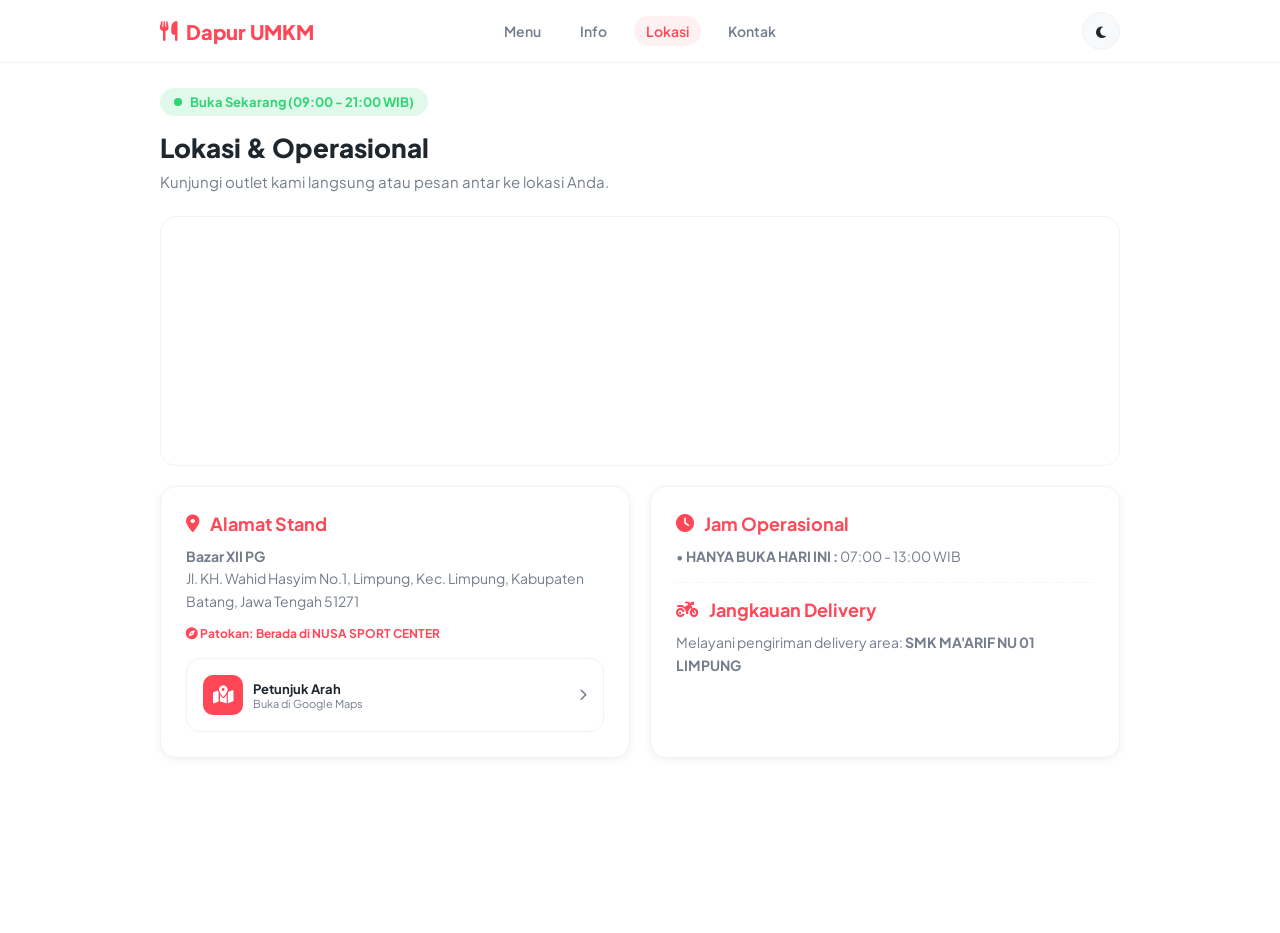
==== alamat.html @ f42d6413 "Add files via upload" ====
<!DOCTYPE html>
<html lang="id">
<head>
    <meta charset="UTF-8">
    <meta name="viewport" content="width=device-width, initial-scale=1.0">
    <title>Lokasi - Dapur UMKM</title>
    <script>
        if (localStorage.getItem('umkm_theme') === 'dark') {
            document.documentElement.dataset.theme = 'dark';
        }
    </script>
    <link href="https://fonts.googleapis.com/css2?family=Plus+Jakarta+Sans:wght@400;600;700;800&display=swap" rel="stylesheet">
    <link rel="stylesheet" href="https://cdnjs.cloudflare.com/ajax/libs/font-awesome/6.4.0/css/all.min.css">
    <link rel="stylesheet" href="style.css">
</head>
<body>

    <header>
        <div class="nav-container">
            <a href="index.html" class="logo"><i class="fa-solid fa-utensils"></i> Dapur UMKM</a>
            <nav class="nav-menu">
                <a href="index.html" class="nav-link">Menu</a>
                <a href="info.html" class="nav-link">Info</a>
                <a href="alamat.html" class="nav-link active">Lokasi</a>
                <a href="kontak.html" class="nav-link">Kontak</a>
            </nav>
            <button class="theme-toggle" onclick="toggleTheme()" aria-label="Aktifkan mode gelap" title="Ganti tema">
                <i class="fa-solid fa-moon"></i>
            </button>
        </div>
    </header>

    <div class="page-container">
        <div class="status-badge">
            <span class="status-dot"></span> Buka Sekarang (09:00 - 21:00 WIB)
        </div>

        <h1 class="page-title">Lokasi & Operasional</h1>
        <p class="page-subtitle">Kunjungi outlet kami langsung atau pesan antar ke lokasi Anda.</p>

        <!-- Peta Google Embed -->
        <div class="map-container">
            <iframe src="https://www.google.com/maps/embed?pb=!1m18!1m12!1m3!1d1177.3063954657696!2d109.91997477796625!3d-7.012704030981963!2m3!1f0!2f0!3f0!3m2!1i1024!2i768!4f13.1!3m3!1m2!1s0x2e70153aaf18df7f%3A0xa5a47313ff22cdb7!2sSMK%20Ma'arif%20NU%2001%20Limpung!5e0!3m2!1sid!2sid!4v1788932211669!5m2!1sid!2sid" width="600" height="450" style="border:0;" allowfullscreen="" loading="lazy" referrerpolicy="strict-origin-when-cross-origin"></iframe>
        </div>

        <div class="grid-2">
            <!-- Detail Alamat -->
            <div class="info-card">
                <h3><i class="fa-solid fa-location-dot"></i> Alamat Stand</h3>
                <p><b>Bazar XII PG</b></p>
                <p>Jl. KH. Wahid Hasyim No.1, Limpung, Kec. Limpung, Kabupaten Batang, Jawa Tengah 51271</p>
                <p style="margin-top:12px; font-size:12px; color:var(--primary); font-weight:700;"><i class="fa-solid fa-compass"></i> Patokan: Berada di NUSA SPORT CENTER</p>
                
                <a href="https://maps.app.goo.gl/zvHuta6wiYSS6ce6A" target="_blank" class="contact-card-btn" style="margin-top:15px; margin-bottom:0;">
                    <div style="display:flex; align-items:center; gap:10px;">
                        <div class="contact-icon" style="background:#ff4757;"><i class="fa-solid fa-map-location-dot"></i></div>
                        <div>
                            <div style="font-weight:700; font-size:13px;">Petunjuk Arah</div>
                            <div style="font-size:11px; color:var(--text-muted);">Buka di Google Maps</div>
                        </div>
                    </div>
                    <i class="fa-solid fa-chevron-right" style="color:var(--text-muted); font-size:12px;"></i>
                </a>
            </div>

            <!-- Jam Buka & Jangkauan -->
            <div class="info-card">
                <h3><i class="fa-solid fa-clock"></i> Jam Operasional</h3>
                <p>• <b>HANYA BUKA HARI INI :</b> 07:00 - 13:00 WIB</p>

                <hr style="border:none; border-top:1px dashed var(--border); margin:15px 0;">

                <h3><i class="fa-solid fa-motorcycle"></i> Jangkauan Delivery</h3>
                <p>Melayani pengiriman delivery area: <b>SMK MA'ARIF NU 01 LIMPUNG</b></p>
            </div>
        </div>
    </div>

    <!-- MODAL POPUP KERANJANG -->
    <div class="modal-overlay" id="cartModal">
        <div class="modal-content">
            <div class="modal-header">
                <h3>Rincian Pesanan</h3>
                <button onclick="closeCartModal()" style="border:none; background:none; cursor:pointer; font-size:18px;"><i class="fa-solid fa-xmark"></i></button>
            </div>
            <div id="cartItemsList">
            <div style="background:var(--bg-light); padding:15px; border-radius:12px; margin:15px 0;">
                <div id="cartFormContainer">
                <div class="form-group">
                    <label>NAMA PEMESAN</label>
                    <input type="text" id="custName" placeholder="Contoh: Budi">
                </div>
                <div class="form-group">
                    <label>OPSI PESANAN</label>
                    <select id="orderType">
                        <option value="Delivery / Antar ke Rumah">Delivery / Antar ke Rumah</option>
                        <option value="Takeaway / Ambil Sendiri">Takeaway / Ambil Sendiri</option>
                    </select>
                </div>
                <div class="form-group">
                    <label>ALAMAT LENGKAP / NOMOR MEJA</label>
                    <textarea id="custAddress" rows="2" placeholder="Isi alamat kelas/gedung Anda"></textarea>
                </div>
            <button class="wa-submit-btn" onclick="sendOrderToWhatsApp()"><i class="fa-brands fa-whatsapp"></i> Pesan via WhatsApp</button>
            </div>
        </div>
    </div>
    </div>

    <footer class="site-footer">
        <div class="footer-inner">
            <div class="footer-brand">
                <div class="footer-logo"><i class="fa-solid fa-utensils"></i></div>
                <div>
                    <h3>Dapur UMKM</h3>
                    <p>Menu sehat, nikmat, dan siap dipesan.</p>
                </div>
            </div>

            <div class="footer-contact">
                <a href="https://wa.me/6281234567890" target="_blank"><i class="fa-brands fa-whatsapp"></i> WhatsApp</a>
                <a href="kontak.html"><i class="fa-solid fa-location-dot"></i> Alamat</a>
            </div>
        </div>

        <div class="footer-bottom">
            <p>© 2026 Dapur UMKM • Copyright by "XII PG 1"</p>
        </div>
    </footer>

    <script src="script.js"></script>
</body>
</html>
---- style.css ----
:root {
    --bg-white: #ffffff;
    --bg-light: #f8f9fa;
    --primary: #ff4757;
    --primary-hover: #e83444;
    --accent: #2ed573;
    --text-dark: #1e272e;
    --text-muted: #747d8c;
    --border: #f1f2f6;
    --shadow-sm: 0 2px 8px rgba(0,0,0,0.06);
    --shadow-md: 0 8px 24px rgba(0,0,0,0.08);
}

:root[data-theme="dark"] {
    --bg-white: #121212;
    --bg-light: #1d1d1d;
    --text-dark: #f5f5f5;
    --text-muted: #a9adb5;
    --border: #33363b;
    --shadow-sm: 0 2px 8px rgba(0,0,0,0.24);
    --shadow-md: 0 8px 24px rgba(0,0,0,0.38);
}

html {
    background-color: var(--bg-white);
}

@keyframes fadeInUp {
    from {
        opacity: 0;
        transform: translateY(18px);
    }
    to {
        opacity: 1;
        transform: translateY(0);
    }
}

@keyframes imageSwipe {
        filter: blur(2px);
    }
    100% {
        opacity: 1;
        transform: translateX(0) scale(1);
        filter: blur(0);
    }
}

@keyframes pageFadeIn {
    from { opacity: 0; }
    to { opacity: 1; }
}

* {
    box-sizing: border-box;
    margin: 0;
    padding: 0;
    font-family: 'Plus Jakarta Sans', sans-serif;
}

body {
    background-color: var(--bg-white);
    color: var(--text-dark);
    padding-bottom: 130px;
    transition: background-color 0.25s ease, color 0.25s ease;
    animation: pageFadeIn 0.35s ease both;
}

body.gate-open {
    overflow: hidden;
}

.gate-screen {
    position: fixed;
    inset: 0;
    background: linear-gradient(135deg, rgba(255, 71, 87, 0.98), rgba(255, 154, 90, 0.92));
    display: flex;
    align-items: center;
    justify-content: center;
    padding: 20px;
    z-index: 999;
    transition: opacity 0.35s ease, visibility 0.35s ease;
}

.gate-screen.is-hidden {
    opacity: 0;
    visibility: hidden;
    pointer-events: none;
}

html.gate-seen .gate-screen {
    opacity: 0;
    visibility: hidden;
    pointer-events: none;
}

.gate-card {
    max-width: 520px;
    width: 100%;
    background: rgba(255, 255, 255, 0.96);
    border-radius: 28px;
    padding: 30px 24px;
    box-shadow: 0 20px 50px rgba(60, 18, 20, 0.18);
    text-align: center;
}

:root[data-theme="dark"] .gate-card,
:root[data-theme="dark"] .product-modal-content,
:root[data-theme="dark"] .modal-content {
    background: #1d1d1d;
}

.gate-badge {
    display: inline-block;
    background: #fff1f2;
    color: var(--primary);
    border-radius: 999px;
    padding: 8px 14px;
    font-size: 12px;
    font-weight: 800;
    letter-spacing: 0.08em;
    text-transform: uppercase;
    margin-bottom: 18px;
}

.gate-card h1 {
    font-size: clamp(28px, 4vw, 42px);
    font-weight: 800;
    color: var(--text-dark);
    margin-bottom: 14px;
}

.gate-text {
    color: var(--text-muted);
    font-size: 15px;
    line-height: 1.7;
    margin-bottom: 22px;
}

.gate-points {
    list-style: none;
    display: grid;
    gap: 12px;
    margin: 0 0 24px;
    text-align: left;
}

.gate-points li {
    display: flex;
    align-items: center;
    gap: 10px;
    color: var(--text-dark);
    font-weight: 600;
    font-size: 14px;
}

.gate-points i {
    color: var(--accent);
    font-size: 16px;
}

.gate-btn {
    border: none;
    background: var(--primary);
    color: white;
    border-radius: 999px;
    padding: 14px 26px;
    font-size: 15px;
    font-weight: 800;
    cursor: pointer;
    width: 100%;
    transition: transform 0.2s ease, background 0.2s ease;
}

.gate-btn:hover {
    background: var(--primary-hover);
    transform: translateY(-1px);
}

/* NAVBAR */
header {
    position: sticky;
    top: 0;
    background: rgba(255, 255, 255, 0.95);
    backdrop-filter: blur(10px);
    border-bottom: 1px solid var(--border);
    z-index: 100;
    animation: fadeInUp 0.45s ease both;
}

:root[data-theme="dark"] header {
    background: rgba(18, 18, 18, 0.95);
}

.nav-container {
    position: relative;
    max-width: 1000px;
    margin: 0 auto;
    padding: 12px 20px;
    display: flex;
    justify-content: space-between;
    align-items: center;
}

.logo {
    display: flex;
    align-items: center;
    gap: 8px;
    font-size: 20px;
    font-weight: 800;
    color: var(--primary);
    text-decoration: none;
}

.nav-menu {
    display: flex;
    gap: 15px;
    position: absolute;
    left: 50%;
    transform: translateX(-50%);
}

.nav-link {
    text-decoration: none;
    color: var(--text-muted);
    font-weight: 600;
    font-size: 14px;
    padding: 6px 12px;
    border-radius: 20px;
    transition: transform 0.25s ease, background 0.25s ease, color 0.25s ease, opacity 0.25s ease;
    animation: fadeInUp 0.5s ease both;
}

.nav-link:hover, .nav-link.active {
    color: var(--primary);
    background: #fff0f1;
    transform: translateY(-1px);
}

:root[data-theme="dark"] .nav-link:hover,
:root[data-theme="dark"] .nav-link.active {
    background: #352126;
}

.theme-toggle {
    margin-left: auto;
    width: 38px;
    height: 38px;
    border: 1px solid var(--border);
    border-radius: 50%;
    background: var(--bg-light);
    color: var(--text-dark);
    cursor: pointer;
    flex-shrink: 0;
    transition: transform 0.2s ease, background-color 0.25s ease, color 0.25s ease;
}

.theme-toggle:hover {
    color: var(--primary);
    transform: rotate(12deg) scale(1.05);
}

.cart-icon-btn {
    position: relative;
    background: var(--bg-light);
    border: none;
    width: 44px;
    height: 44px;
    border-radius: 50%;
    cursor: pointer;
    font-size: 16px;
    color: var(--text-dark);
}

.cart-badge {
    position: absolute;
    top: -2px;
    right: -2px;
    background: var(--accent);
    color: white;
    font-size: 11px;
    font-weight: 800;
    width: 20px;
    height: 20px;
    border-radius: 50%;
    display: flex;
    align-items: center;
    justify-content: center;
    border: 2px solid white;
}

/* CONTAINER HALAMAN */
.page-container {
    max-width: 1000px;
    margin: 25px auto;
    padding: 0 20px;
    animation: fadeInUp 0.6s ease 0.08s both;
}

.page-title {
    font-size: 26px;
    font-weight: 800;
    margin-bottom: 8px;
}

.page-subtitle {
    color: var(--text-muted);
    font-size: 15px;
    margin-bottom: 25px;
}

/* SEARCH & KATEGORI */
.search-box {
    position: relative;
    margin-bottom: 15px;
}

.search-box i {
    position: absolute;
    left: 18px;
    top: 50%;
    transform: translateY(-50%);
    color: var(--text-muted);
}

.search-box input {
    width: 100%;
    padding: 12px 20px 12px 48px;
    border: 1px solid var(--border);
    border-radius: 30px;
    background: var(--bg-light);
    font-size: 14px;
    outline: none;
}

.categories {
    display: flex;
    gap: 8px;
    overflow-x: auto;
    padding-bottom: 10px;
}

.cat-btn {
    background: var(--bg-light);
    border: 1px solid var(--border);
    padding: 8px 18px;
    border-radius: 20px;
    font-weight: 600;
    font-size: 13px;
    color: var(--text-muted);
    cursor: pointer;
    white-space: nowrap;
}

.cat-btn.active {
    background: var(--primary);
    color: white;
    border-color: var(--primary);
}

/* MENU GRID */
.menu-grid {
    display: grid;
    grid-template-columns: repeat(auto-fill, minmax(260px, 1fr));
    gap: 20px;
    margin-top: 20px;
}

.menu-card {
    background: white;
    border: 1px solid var(--border);
    border-radius: 16px;
    overflow: hidden;
    display: flex;
    flex-direction: column;
    transition: transform 0.25s ease, box-shadow 0.25s ease;
    cursor: pointer;
    opacity: 0;
    animation: fadeInUp 0.6s ease forwards;
    animation-delay: var(--delay, 0ms);
}

:root[data-theme="dark"] .menu-card,
:root[data-theme="dark"] .info-card,
:root[data-theme="dark"] .stat-box,
:root[data-theme="dark"] .contact-card-btn,
:root[data-theme="dark"] .faq-item {
    background: #1d1d1d;
}

.menu-card:hover {
    transform: translateY(-6px) scale(1.01);
    box-shadow: var(--shadow-md);
}

.card-img-wrapper {
    width: 100%;
    height: 160px;
    background: var(--bg-light);
    overflow: hidden;
}

.card-img-wrapper img {
    width: 100%;
    height: 100%;
    object-fit: cover;
    transition: transform 0.5s ease;
}

.menu-card:hover .card-img-wrapper img {
    transform: scale(1.08);
}

.card-body {
    padding: 15px;
    display: flex;
    flex-direction: column;
    flex-grow: 1;
}

.card-title {
    font-size: 16px;
    font-weight: 700;
    margin-bottom: 4px;
}

.card-desc {
    font-size: 12px;
    color: var(--text-muted);
    margin-bottom: 12px;
    flex-grow: 1;
}

.card-footer {
    display: flex;
    justify-content: space-between;
    align-items: center;
}

.card-price {
    font-size: 16px;
    font-weight: 800;
    color: var(--primary);
}

.add-btn {
    background: var(--primary);
    color: white;
    border: none;
    font-weight: 700;
    padding: 8px 14px;
    border-radius: 18px;
    cursor: pointer;
    font-size: 13px;
    z-index: 2;
    transition: transform 0.2s ease, box-shadow 0.2s ease;
}

.add-btn:hover,
.product-add-btn:hover,
.primary-btn:hover,
.secondary-btn:hover,
.wa-submit-btn:hover,
.view-cart-btn:hover {
    transform: translateY(-2px) scale(1.01);
    animation: pulseGlow 0.6s ease;
}

.product-modal {
    position: fixed;
    inset: 0;
    z-index: 2000;
    display: none;
    align-items: center;
    justify-content: center;
    padding: 24px;
}

.product-modal.active {
    display: flex;
}

.product-modal-backdrop {
    position: absolute;
    inset: 0;
    background: rgba(15, 23, 42, 0.7);
    backdrop-filter: blur(6px);
}

.product-modal-content {
    position: relative;
    width: min(960px, 100%);
    background: white;
    border-radius: 24px;
    overflow: hidden;
    display: grid;
    grid-template-columns: 1.05fr 0.95fr;
    z-index: 1;
    box-shadow: 0 28px 70px rgba(15, 23, 42, 0.35);
    animation: modalIn 0.25s ease both;
}

.product-close {
    position: absolute;
    top: 16px;
    right: 16px;
    width: 38px;
    height: 38px;
    border: none;
    border-radius: 50%;
    background: rgba(255,255,255,0.9);
    color: var(--text-dark);
    cursor: pointer;
    z-index: 2;
    transition: transform 0.2s ease, background 0.2s ease;
}

.product-close:hover,
.gallery-nav:hover {
    transform: scale(1.08);
}

:root[data-theme="dark"] .product-close,
:root[data-theme="dark"] .gallery-nav {
    background: #292929;
    color: #f5f5f5;
}

.product-gallery {
    position: relative;
    height: 480px;
    background: #f3f4f6;
}

.product-main-image {
    width: 100%;
    height: 100%;
    object-fit: cover;
    display: block;
}

.product-main-image.swipe-anim {
    animation: imageSwipe 0.35s ease;
}

.gallery-nav {
    position: absolute;
    top: 50%;
    transform: translateY(-50%);
    width: 42px;
    height: 42px;
    border-radius: 50%;
    border: none;
    background: rgba(255,255,255,0.8);
    color: var(--text-dark);
    cursor: pointer;
    z-index: 2;
    transition: transform 0.2s ease, background 0.2s ease;
}

.gallery-prev { left: 14px; }
.gallery-next { right: 14px; }

.gallery-dots {
    position: absolute;
    left: 50%;
    bottom: 18px;
    transform: translateX(-50%);
    display: flex;
    gap: 8px;
    z-index: 2;
}

.dot {
    width: 10px;
    height: 10px;
    border: none;
    border-radius: 50%;
    background: rgba(255,255,255,0.7);
    cursor: pointer;
}

.dot.active {
    background: white;
    box-shadow: 0 0 0 3px rgba(255,255,255,0.28);
}

.product-details {
    padding: 26px 24px 22px;
    display: flex;
    flex-direction: column;
    justify-content: center;
}

.product-name {
    font-size: clamp(24px, 2vw, 30px);
    font-weight: 800;
    line-height: 1.2;
    margin: 0;
}

.product-price {
    font-size: 18px;
    font-weight: 800;
    color: var(--primary);
    white-space: nowrap;
}

.product-desc {
    color: var(--text-muted);
    line-height: 1.7;
    margin: 12px 0 18px;
    font-size: 14px;
}

.product-highlight-box {
    background: #fff3f4;
    border: 1px solid #ffdfe2;
    border-radius: 16px;
    padding: 14px 15px;
    margin-bottom: 18px;
}

:root[data-theme="dark"] .product-highlight-box {
    background: #302024;
    border-color: #5a3038;
}

.product-highlight-box strong {
    display: block;
    font-size: 13px;
    color: var(--text-dark);
    margin-bottom: 6px;
}

.product-highlight {
    font-size: 13px;
    color: var(--text-dark);
    line-height: 1.6;
}

.ingredient-box {
    margin-bottom: 18px;
}

.ingredient-box h4 {
    font-size: 14px;
    margin-bottom: 10px;
}

.ingredient-list {
    list-style: none;
    display: flex;
    flex-wrap: wrap;
    gap: 8px;
    padding: 0;
}

.ingredient-list li {
    background: var(--bg-light);
    border: 1px solid var(--border);
    border-radius: 999px;
    padding: 7px 10px;
    font-size: 12px;
    color: var(--text-dark);
}

.product-add-btn {
    border: none;
    border-radius: 16px;
    background: var(--primary);
    color: white;
    font-weight: 800;
    padding: 14px 18px;
    cursor: pointer;
    margin-top: auto;
    font-size: 15px;
}

@media (max-width: 768px) {
    .product-modal-content {
        grid-template-columns: 1fr;
    }

    .product-gallery {
        height: 300px;
    }
}

/* CARDS HALAMAN INFO, LOKASI, KONTAK */
.info-card {
    background: white;
    border: 1px solid var(--border);
    border-radius: 16px;
    padding: 25px;
    margin-bottom: 20px;
    box-shadow: var(--shadow-sm);
}

.info-card h3 {
    font-size: 18px;
    margin-bottom: 10px;
    color: var(--primary);
    display: flex;
    align-items: center;
    gap: 10px;
}

.info-card p, .info-card li {
    font-size: 14px;
    color: var(--text-muted);
    line-height: 1.6;
}

.info-card ul {
    padding-left: 20px;
}

/* FLOATING CART SUMMARY */
.floating-cart {
    position: fixed;
    left: 50%;
    right: auto;
    bottom: max(20px, env(safe-area-inset-bottom));
    width: min(430px, calc(100% - 40px));
    background: #1e272e;
    color: white;
    padding: 12px;
    border-radius: 18px;
    display: flex;
    justify-content: space-between;
    align-items: center;
    gap: 12px;
    box-shadow: 0 10px 25px rgba(0,0,0,0.2);
    backdrop-filter: blur(10px);
    z-index: 90;
    will-change: transform, opacity;
    transition: transform 0.3s ease, opacity 0.3s ease;
    transform: translateX(-50%);
}

.floating-cart > div {
    flex: 1;
    white-space: nowrap;
}

.floating-cart.hidden {
    transform: translate(-50%, 80px);
    opacity: 0;
    pointer-events: none;
}

.view-cart-btn {
    background: var(--accent);
    color: white;
    border: none;
    padding: 10px 14px;
    border-radius: 12px;
    font-weight: 700;
    cursor: pointer;
    white-space: nowrap;
}

@media (max-width: 480px) {
    .nav-container {
        padding-left: 12px;
        padding-right: 12px;
        gap: 6px;
    }

    .logo {
        font-size: 17px;
        gap: 5px;
    }

    .nav-menu {
        gap: 0;
    }

    .nav-link {
        padding-left: 5px;
        padding-right: 5px;
        font-size: 12px;
    }

    .theme-toggle,
    .cart-icon-btn {
        width: 36px;
        height: 36px;
        flex-shrink: 0;
    }

    .floating-cart {
        left: 50%;
        right: auto;
        bottom: max(12px, env(safe-area-inset-bottom));
        width: calc(100% - 24px);
    }
}

/* MODAL KERANJANG */
.modal-overlay {
    position: fixed;
    top: 0; left: 0; width: 100%; height: 100%;
    background: rgba(0,0,0,0.4);
    backdrop-filter: blur(3px);
    z-index: 200;
    display: flex;
    justify-content: center;
    align-items: flex-end;
    opacity: 0;
    pointer-events: none;
    transition: opacity 0.3s;
}

.modal-overlay.active {
    opacity: 1;
    pointer-events: all;
}

.modal-content {
    background: white;
    width: 100%;
    max-width: 480px;
    border-radius: 20px 20px 0 0;
    padding: 20px;
    max-height: 85vh;
    overflow-y: auto;
}

.modal-header {
    display: flex;
    justify-content: space-between;
    align-items: center;
    padding-bottom: 12px;
    border-bottom: 1px solid var(--border);
    margin-bottom: 15px;
}

.cart-item {
    display: flex;
    justify-content: space-between;
    align-items: center;
    margin-bottom: 12px;
    padding-bottom: 12px;
    border-bottom: 1px dashed var(--border);
}

.qty-btn {
    background: var(--bg-light);
    border: 1px solid var(--border);
    width: 28px;
    height: 28px;
    border-radius: 50%;
    font-weight: 700;
    cursor: pointer;
}

.form-group {
    margin-bottom: 12px;
}

.form-group label {
    display: block;
    font-size: 12px;
    font-weight: 700;
    margin-bottom: 4px;
}

.form-group input, .form-group select, .form-group textarea {
    width: 100%;
    padding: 10px;
    border: 1px solid var(--border);
    border-radius: 8px;
    font-size: 13px;
    background: var(--bg-light);
    color: var(--text-dark);
}

.wa-submit-btn {
    width: 100%;
    background: #25D366;
    color: white;
    border: none;
    padding: 14px;
    border-radius: 25px;
    font-weight: 800;
    font-size: 15px;
    cursor: pointer;
    display: flex;
    justify-content: center;
    align-items: center;
    gap: 8px;
    transition: transform 0.2s ease, box-shadow 0.2s ease;
}

@media (min-width: 600px) {
    .modal-overlay { align-items: center; }
    .modal-content { border-radius: 20px; }


@media (max-width: 599px) {
    .nav-container {
        flex-wrap: wrap;
        padding: 10px 12px;
        gap: 8px;
    }

    .logo {
        order: 1;
        font-size: 17px;
    }

    .theme-toggle {
        order: 2;
        margin-left: auto;
        width: 36px;
        height: 36px;
    }

    .nav-menu {
        order: 3;
        position: static;
        left: auto;
        transform: none;
        width: 100%;
        justify-content: center;
        gap: 2px;
        padding-top: 8px;
        border-top: 1px solid var(--border);
    }

    .nav-link {
        padding: 6px 8px;
        font-size: 12px;
    }

    .page-container {
        margin-top: 20px;
        padding-left: 14px;
        padding-right: 14px;
    }

    .page-title {
        font-size: 23px;
    }

    .page-subtitle {
        font-size: 14px;
        line-height: 1.6;
    }

    .menu-grid {
        grid-template-columns: 1fr;
        gap: 14px;
    }

    .card-img-wrapper {
        height: 190px;
    }

    .product-modal {
        padding: 12px;
    }

    .product-modal-content {
        max-height: calc(100vh - 24px);
        overflow-y: auto;
        border-radius: 18px;
    }

    .product-gallery {
        height: 230px;
    }

    .product-details {
        padding: 20px 16px 18px;
    }

    .product-name {
        font-size: 22px;
    }

    .product-desc {
        line-height: 1.6;
    }

    .product-details > div:first-child {
        align-items: flex-start !important;
    }

    .modal-content {
        padding: 16px;
        max-height: 90vh;
    }

    .floating-cart {
        width: calc(100% - 24px);
        padding: 10px;
        gap: 8px;
    }

    .floating-cart > div {
        min-width: 0;
        font-size: 13px;
    }

    .view-cart-btn {
        padding: 9px 11px;
        font-size: 12px;
    }

    .site-footer {
        background: linear-gradient(180deg, #ffe5e8 0%, #fff1f2 100%);
        margin-top: 36px;
        padding: 24px 12px 14px;
    }

    :root[data-theme="dark"] .site-footer {
        background: linear-gradient(180deg, #1b1718 0%, #121212 100%);
    }

    .footer-inner {
        padding: 16px;
        flex-direction: column;
        align-items: stretch;
        gap: 16px;
    }

    :root[data-theme="dark"] .footer-inner {
        background: rgba(255, 71, 87, 0.12);
    }

    .footer-brand {
        min-width: 0;
    }

    .footer-contact {
        justify-content: center;
        gap: 8px;
    }

    .footer-contact a {
        font-size: 12px;
        padding: 7px 10px;
    }

    .footer-bottom {
        margin-top: 12px;
        padding: 12px 10px;
        font-size: 11px;
    }

    :root[data-theme="dark"] .footer-bottom {
        background: rgba(0, 0, 0, 0.24);
    }
}
    /* TAMBAHAN KODE DESAIN HALAMAN INFO, LOKASI, KONTAK */

/* Hero Banner */
.hero-banner {
    background: linear-gradient(135deg, #ff4757, #ff6b81);
    color: white;
    padding: 30px 20px;
    border-radius: 20px;
    margin-bottom: 25px;
    text-align: center;
}

.hero-banner h2 {
    font-size: 24px;
    margin-bottom: 8px;
}

.hero-banner p {
    font-size: 14px;
    opacity: 0.9;
}

/* Status Badge */
.status-badge {
    display: inline-flex;
    align-items: center;
    gap: 8px;
    background: #e1f9eb;
    color: #2ed573;
    padding: 6px 14px;
    border-radius: 20px;
    font-size: 13px;
    font-weight: 700;
    margin-bottom: 15px;
}

.status-dot {
    width: 8px;
    height: 8px;
    background: #2ed573;
    border-radius: 50%;
}

/* Layout Grid Layouts */
.grid-2 {
    display: grid;
    grid-template-columns: repeat(auto-fit, minmax(280px, 1fr));
    gap: 20px;
}

.grid-3 {
    display: grid;
    grid-template-columns: repeat(auto-fit, minmax(200px, 1fr));
    gap: 15px;
    margin-bottom: 25px;
}

/* Stat Box */
.stat-box {
    background: white;
    border: 1px solid var(--border);
    padding: 20px;
    border-radius: 16px;
    text-align: center;
    box-shadow: var(--shadow-sm);
}

.stat-box i {
    font-size: 24px;
    color: var(--primary);
    margin-bottom: 8px;
}

.stat-number {
    font-size: 22px;
    font-weight: 800;
    color: var(--text-dark);
}

.stat-label {
    font-size: 12px;
    color: var(--text-muted);
}

/* Map Wrapper */
.map-container {
    width: 100%;
    height: 250px;
    border-radius: 16px;
    overflow: hidden;
    border: 1px solid var(--border);
    margin-bottom: 20px;
}

.map-container iframe {
    width: 100%;
    height: 100%;
    border: 0;
}

/* Social & Contact Card Buttons */
.contact-card-btn {
    display: flex;
    align-items: center;
    justify-content: space-between;
    background: white;
    border: 1px solid var(--border);
    padding: 16px;
    border-radius: 14px;
    text-decoration: none;
    color: var(--text-dark);
    margin-bottom: 12px;
    transition: all 0.2s;
}

.contact-card-btn:hover {
    border-color: var(--primary);
    transform: translateY(-2px);
    box-shadow: var(--shadow-sm);
}

.contact-icon {
    width: 40px;
    height: 40px;
    border-radius: 10px;
    display: flex;
    align-items: center;
    justify-content: center;
    font-size: 18px;
    color: white;
}

/* FAQ Box */
.faq-item {
    background: white;
    border: 1px solid var(--border);
    border-radius: 12px;
    padding: 15px;
    margin-bottom: 12px;
}

.faq-title {
    font-weight: 700;
    font-size: 14px;
    margin-bottom: 6px;
    color: var(--text-dark);
}

.faq-desc {
    font-size: 13px;
    color: var(--text-muted);
    line-height: 1.5;
}

.site-footer {
    background: linear-gradient(180deg, #ffe5e8 0%, #fff1f2 100%);
    border-top: 1px solid var(--border);
    margin-top: 50px;
    padding: 35px 20px 20px;
    animation: fadeInUp 0.6s ease 0.18s both;
}

:root[data-theme="dark"] .site-footer {
    background: linear-gradient(180deg, #1b1718 0%, #121212 100%);
}

.footer-inner {
    max-width: 1100px;
    margin: 0 auto;
    display: flex;
    justify-content: space-between;
    align-items: center;
    gap: 20px;
    flex-wrap: wrap;
    padding: 18px;
    border-radius: 18px;
    background: rgba(255, 71, 87, 0.14);
}

:root[data-theme="dark"] .footer-inner {
    background: rgba(255, 71, 87, 0.12);
}

.footer-brand {
    display: flex;
    align-items: center;
    gap: 12px;
    min-width: 220px;
}

.footer-logo {
    width: 42px;
    height: 42px;
    border-radius: 12px;
    background: linear-gradient(135deg, var(--primary), #ff8a94);
    color: white;
    display: flex;
    align-items: center;
    justify-content: center;
    font-size: 18px;
}

.footer-brand h3 {
    font-size: 18px;
    font-weight: 800;
    color: var(--text-dark);
    margin-bottom: 2px;
}

.footer-brand p {
    font-size: 12px;
    color: var(--text-muted);
}

.footer-links,
.footer-contact {
    display: flex;
    align-items: center;
    gap: 18px;
    flex-wrap: wrap;
}

.footer-links a,
.footer-contact a {
    text-decoration: none;
    color: var(--text-dark);
    font-size: 13px;
    font-weight: 700;
    transition: color 0.2s ease;
}

.footer-links a:hover,
.footer-contact a:hover {
    color: var(--primary);
}

.footer-contact a {
    display: inline-flex;
    align-items: center;
    gap: 8px;
    background: rgba(255, 71, 87, 0.06);
    border: 1px solid rgba(255, 71, 87, 0.1);
    padding: 8px 12px;
    border-radius: 999px;
}

.footer-bottom {
    max-width: 1100px;
    margin: 18px auto 0;
    padding-top: 18px;
    border-top: 1px solid var(--border);
    text-align: center;
    color: var(--text-muted);
    font-size: 13px;
    font-weight: 700;
    background: rgba(255, 71, 87, 0.13);
    border: 1px solid rgba(255, 71, 87, 0.12);
    border-radius: 12px;
    padding: 14px 18px;
}

:root[data-theme="dark"] .footer-bottom {
    background: rgba(0, 0, 0, 0.24);
}

}
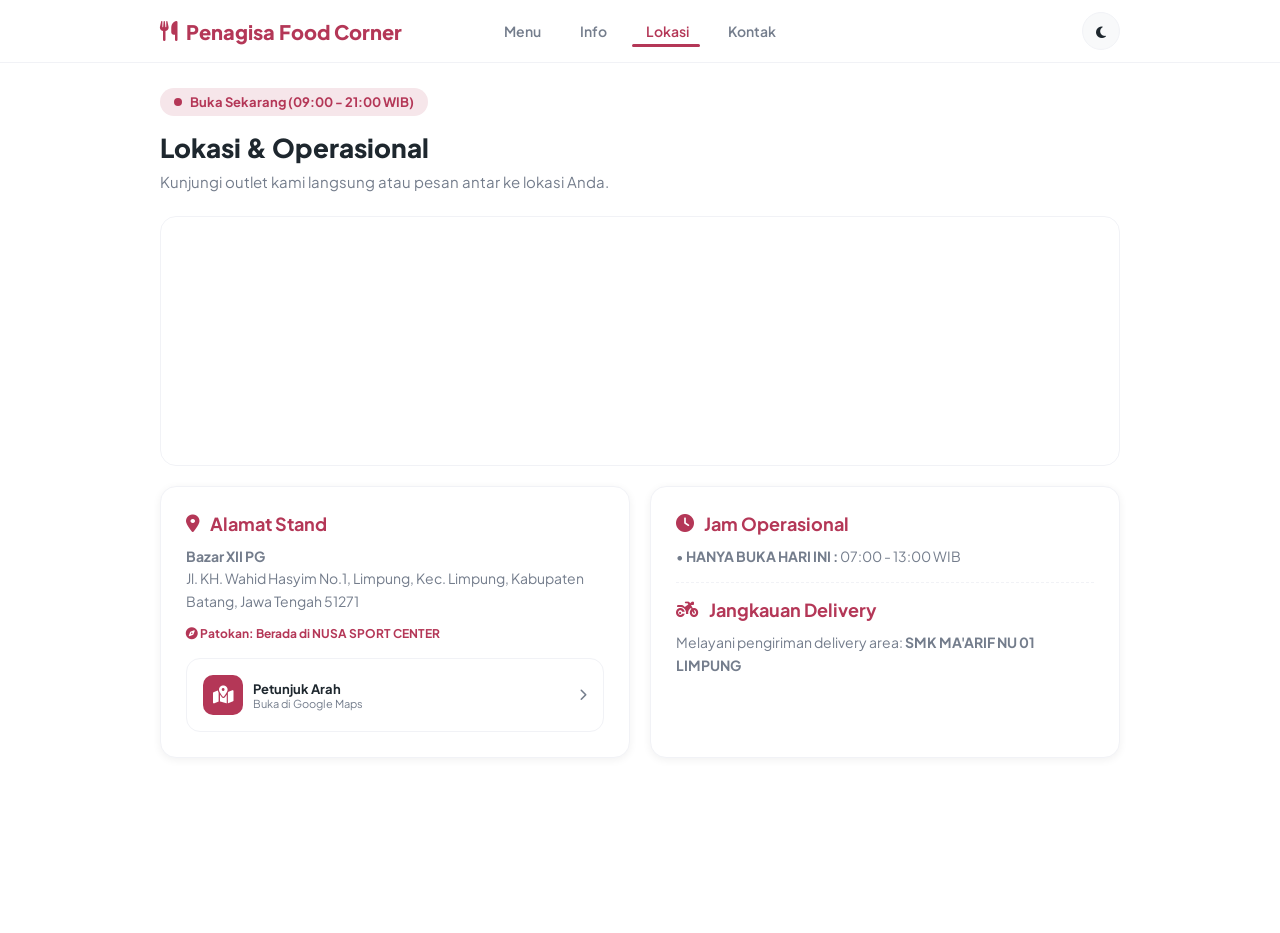
==== commit 24098fd0: "update animasi" ====
--- a/alamat.html
+++ b/alamat.html
@@ -3,7 +3,7 @@
 <head>
     <meta charset="UTF-8">
     <meta name="viewport" content="width=device-width, initial-scale=1.0">
-    <title>Lokasi - Dapur UMKM</title>
+    <title>Lokasi - Penagisa Food Corner</title>
     <script>
         if (localStorage.getItem('umkm_theme') === 'dark') {
             document.documentElement.dataset.theme = 'dark';
@@ -17,8 +17,9 @@
 
     <header>
         <div class="nav-container">
-            <a href="index.html" class="logo"><i class="fa-solid fa-utensils"></i> Dapur UMKM</a>
+            <a href="index.html" class="logo"><i class="fa-solid fa-utensils"></i> Penagisa Food Corner</a>
             <nav class="nav-menu">
+                <span class="nav-indicator" aria-hidden="true"></span>
                 <a href="index.html" class="nav-link">Menu</a>
                 <a href="info.html" class="nav-link">Info</a>
                 <a href="alamat.html" class="nav-link active">Lokasi</a>
@@ -38,9 +39,34 @@
         <h1 class="page-title">Lokasi & Operasional</h1>
         <p class="page-subtitle">Kunjungi outlet kami langsung atau pesan antar ke lokasi Anda.</p>
 
-        <!-- Peta Google Embed -->
+        <!-- Peta Google Embed + Tombol Petunjuk Arah -->
         <div class="map-container">
             <iframe src="https://www.google.com/maps/embed?pb=!1m18!1m12!1m3!1d1177.3063954657696!2d109.91997477796625!3d-7.012704030981963!2m3!1f0!2f0!3f0!3m2!1i1024!2i768!4f13.1!3m3!1m2!1s0x2e70153aaf18df7f%3A0xa5a47313ff22cdb7!2sSMK%20Ma'arif%20NU%2001%20Limpung!5e0!3m2!1sid!2sid!4v1788932211669!5m2!1sid!2sid" width="600" height="450" style="border:0;" allowfullscreen="" loading="lazy" referrerpolicy="strict-origin-when-cross-origin"></iframe>
+            <div style="margin-top:12px; max-width:600px; display:flex; gap:8px; align-items:center;">
+                <div style="flex:1; display:flex; gap:8px;">
+                    <input id="originAddressInput" type="text" placeholder="Masukkan alamat Anda (opsional)" style="flex:1; padding:10px; border-radius:8px; border:1px solid var(--border);">
+                    <button class="contact-card-btn" id="directionsFromAddressBtn" onclick="openDirectionsFromInput(-7.012704030981963, 109.91997477796625)">
+                        <div style="display:flex; align-items:center; gap:10px;">
+                            <div class="contact-icon" style="background:#2ecc71;"><i class="fa-solid fa-paper-plane"></i></div>
+                            <div>
+                                <div style="font-weight:700; font-size:13px;">Rute dari Alamat Saya</div>
+                                <div style="font-size:11px; color:var(--text-muted);">Gunakan alamat yang Anda masukkan</div>
+                            </div>
+                        </div>
+                        <i class="fa-solid fa-chevron-right" style="color:var(--text-muted); font-size:12px;"></i>
+                    </button>
+                </div>
+                <button class="contact-card-btn" id="directionsBtn" onclick="openDirectionsTo(-7.012704030981963, 109.91997477796625)">
+                    <div style="display:flex; align-items:center; gap:10px;">
+                        <div class="contact-icon" style="background:#2ecc71;"><i class="fa-solid fa-location-crosshairs"></i></div>
+                        <div>
+                            <div style="font-weight:700; font-size:13px;">Tampilkan Rute Dari Lokasiku</div>
+                            <div style="font-size:11px; color:var(--text-muted);">Izinkan lokasi untuk menampilkan arah</div>
+                        </div>
+                    </div>
+                    <i class="fa-solid fa-chevron-right" style="color:var(--text-muted); font-size:12px;"></i>
+                </button>
+            </div>
         </div>
 
         <div class="grid-2">
@@ -53,7 +79,7 @@
                 
                 <a href="https://maps.app.goo.gl/zvHuta6wiYSS6ce6A" target="_blank" class="contact-card-btn" style="margin-top:15px; margin-bottom:0;">
                     <div style="display:flex; align-items:center; gap:10px;">
-                        <div class="contact-icon" style="background:#ff4757;"><i class="fa-solid fa-map-location-dot"></i></div>
+                        <div class="contact-icon" style="background:var(--primary);"><i class="fa-solid fa-map-location-dot"></i></div>
                         <div>
                             <div style="font-weight:700; font-size:13px;">Petunjuk Arah</div>
                             <div style="font-size:11px; color:var(--text-muted);">Buka di Google Maps</div>
@@ -93,13 +119,13 @@
                 <div class="form-group">
                     <label>OPSI PESANAN</label>
                     <select id="orderType">
-                        <option value="Delivery / Antar ke Rumah">Delivery / Antar ke Rumah</option>
-                        <option value="Takeaway / Ambil Sendiri">Takeaway / Ambil Sendiri</option>
+                        <option value="Delivery">Delivery / Antar ke Rumah</option>
+                        <option value="Takeaway">Takeaway / Ambil Sendiri</option>
                     </select>
                 </div>
-                <div class="form-group">
-                    <label>ALAMAT LENGKAP / NOMOR MEJA</label>
-                    <textarea id="custAddress" rows="2" placeholder="Isi alamat kelas/gedung Anda"></textarea>
+                <div class="form-group" id="addressGroup">
+                    <label id="addressLabel">ALAMAT LENGKAP</label>
+                    <textarea id="custAddress" rows="2" placeholder="Isi alamat rumah Anda"></textarea>
                 </div>
             <button class="wa-submit-btn" onclick="sendOrderToWhatsApp()"><i class="fa-brands fa-whatsapp"></i> Pesan via WhatsApp</button>
             </div>
@@ -112,7 +138,7 @@
             <div class="footer-brand">
                 <div class="footer-logo"><i class="fa-solid fa-utensils"></i></div>
                 <div>
-                    <h3>Dapur UMKM</h3>
+                    <h3>Penagisa Food Corner</h3>
                     <p>Menu sehat, nikmat, dan siap dipesan.</p>
                 </div>
             </div>
@@ -124,7 +150,7 @@
         </div>
 
         <div class="footer-bottom">
-            <p>© 2026 Dapur UMKM • Copyright by "XII PG 1"</p>
+            <p>© 2026 Penagisa Food Corner • Copyright by "XII PG 1"</p>
         </div>
     </footer>
 
--- a/style.css
+++ b/style.css
@@ -1,9 +1,11 @@
 :root {
     --bg-white: #ffffff;
     --bg-light: #f8f9fa;
-    --primary: #ff4757;
-    --primary-hover: #e83444;
-    --accent: #2ed573;
+    --primary: #B43757;
+    --primary-hover: #982b47;
+    --accent: #B43757;
+    --primary-tint: #f6e6ea;
+    --primary-rgb: 180,55,87;
     --text-dark: #1e272e;
     --text-muted: #747d8c;
     --border: #f1f2f6;
@@ -36,14 +38,47 @@
     }
 }
 
-@keyframes imageSwipe {
-        filter: blur(2px);
-    }
-    100% {
+@keyframes cardReveal {
+    from {
+        opacity: 0;
+        transform: translateY(22px) scale(0.96);
+    }
+    to {
         opacity: 1;
-        transform: translateX(0) scale(1);
-        filter: blur(0);
-    }
+        transform: translateY(0) scale(1);
+    }
+}
+
+@keyframes modalIn {
+    from {
+        opacity: 0;
+        transform: translateY(18px) scale(0.96);
+    }
+    to {
+        opacity: 1;
+        transform: translateY(0) scale(1);
+    }
+}
+
+@keyframes modalBackdropIn {
+    from { opacity: 0; }
+    to { opacity: 1; }
+}
+
+@keyframes modalOut {
+    from {
+        opacity: 1;
+        transform: translateY(0) scale(1);
+    }
+    to {
+        opacity: 0;
+        transform: translateY(12px) scale(0.96);
+    }
+}
+
+@keyframes modalBackdropOut {
+    from { opacity: 1; }
+    to { opacity: 0; }
 }
 
 @keyframes pageFadeIn {
@@ -63,7 +98,6 @@
     color: var(--text-dark);
     padding-bottom: 130px;
     transition: background-color 0.25s ease, color 0.25s ease;
-    animation: pageFadeIn 0.35s ease both;
 }
 
 body.gate-open {
@@ -73,7 +107,7 @@
 .gate-screen {
     position: fixed;
     inset: 0;
-    background: linear-gradient(135deg, rgba(255, 71, 87, 0.98), rgba(255, 154, 90, 0.92));
+    background: linear-gradient(135deg, rgba(var(--primary-rgb), 0.98), rgba(var(--primary-rgb), 0.86));
     display: flex;
     align-items: center;
     justify-content: center;
@@ -112,7 +146,7 @@
 
 .gate-badge {
     display: inline-block;
-    background: #fff1f2;
+    background: var(--primary-tint);
     color: var(--primary);
     border-radius: 999px;
     padding: 8px 14px;
@@ -185,7 +219,6 @@
     backdrop-filter: blur(10px);
     border-bottom: 1px solid var(--border);
     z-index: 100;
-    animation: fadeInUp 0.45s ease both;
 }
 
 :root[data-theme="dark"] header {
@@ -220,26 +253,41 @@
     transform: translateX(-50%);
 }
 
+.nav-indicator {
+    position: absolute;
+    bottom: -1px;
+    left: 0;
+    width: 0;
+    height: 3px;
+    border-radius: 4px;
+    background: var(--primary);
+    pointer-events: none;
+    opacity: 0;
+    will-change: left;
+    transition: left 0.72s cubic-bezier(.16, 1, .3, 1);
+}
+
+.nav-indicator.prepare {
+    transition: none;
+}
+
+.nav-indicator.is-ready {
+    opacity: 1;
+}
+
 .nav-link {
+    position: relative;
+    z-index: 1;
     text-decoration: none;
     color: var(--text-muted);
     font-weight: 600;
     font-size: 14px;
     padding: 6px 12px;
     border-radius: 20px;
-    transition: transform 0.25s ease, background 0.25s ease, color 0.25s ease, opacity 0.25s ease;
-    animation: fadeInUp 0.5s ease both;
 }
 
 .nav-link:hover, .nav-link.active {
     color: var(--primary);
-    background: #fff0f1;
-    transform: translateY(-1px);
-}
-
-:root[data-theme="dark"] .nav-link:hover,
-:root[data-theme="dark"] .nav-link.active {
-    background: #352126;
 }
 
 .theme-toggle {
@@ -367,7 +415,7 @@
 }
 
 .menu-card {
-    background: white;
+    background: var(--bg-white);
     border: 1px solid var(--border);
     border-radius: 16px;
     overflow: hidden;
@@ -376,7 +424,7 @@
     transition: transform 0.25s ease, box-shadow 0.25s ease;
     cursor: pointer;
     opacity: 0;
-    animation: fadeInUp 0.6s ease forwards;
+    animation: cardReveal 0.65s cubic-bezier(.2, .8, .2, 1) forwards;
     animation-delay: var(--delay, 0ms);
 }
 
@@ -480,17 +528,27 @@
     display: flex;
 }
 
+.product-modal.is-closing {
+    display: flex;
+    pointer-events: none;
+}
+
 .product-modal-backdrop {
     position: absolute;
     inset: 0;
     background: rgba(15, 23, 42, 0.7);
     backdrop-filter: blur(6px);
+    animation: modalBackdropIn 0.22s ease both;
+}
+
+.product-modal.is-closing .product-modal-backdrop {
+    animation: modalBackdropOut 0.2s ease both;
 }
 
 .product-modal-content {
     position: relative;
     width: min(960px, 100%);
-    background: white;
+    background: var(--bg-white);
     border-radius: 24px;
     overflow: hidden;
     display: grid;
@@ -498,6 +556,10 @@
     z-index: 1;
     box-shadow: 0 28px 70px rgba(15, 23, 42, 0.35);
     animation: modalIn 0.25s ease both;
+}
+
+.product-modal.is-closing .product-modal-content {
+    animation: modalOut 0.2s ease both;
 }
 
 .product-close {
@@ -515,8 +577,7 @@
     transition: transform 0.2s ease, background 0.2s ease;
 }
 
-.product-close:hover,
-.gallery-nav:hover {
+.product-close:hover {
     transform: scale(1.08);
 }
 
@@ -537,10 +598,6 @@
     height: 100%;
     object-fit: cover;
     display: block;
-}
-
-.product-main-image.swipe-anim {
-    animation: imageSwipe 0.35s ease;
 }
 
 .gallery-nav {
@@ -555,7 +612,6 @@
     color: var(--text-dark);
     cursor: pointer;
     z-index: 2;
-    transition: transform 0.2s ease, background 0.2s ease;
 }
 
 .gallery-prev { left: 14px; }
@@ -586,7 +642,7 @@
 }
 
 .product-details {
-    padding: 26px 24px 22px;
+    padding: 66px 24px 22px;
     display: flex;
     flex-direction: column;
     justify-content: center;
@@ -614,8 +670,8 @@
 }
 
 .product-highlight-box {
-    background: #fff3f4;
-    border: 1px solid #ffdfe2;
+    background: var(--primary-tint);
+    border: 1px solid rgba(var(--primary-rgb), 0.18);
     border-radius: 16px;
     padding: 14px 15px;
     margin-bottom: 18px;
@@ -689,7 +745,7 @@
 
 /* CARDS HALAMAN INFO, LOKASI, KONTAK */
 .info-card {
-    background: white;
+    background: var(--bg-white);
     border: 1px solid var(--border);
     border-radius: 16px;
     padding: 25px;
@@ -704,6 +760,82 @@
     display: flex;
     align-items: center;
     gap: 10px;
+}
+
+.share-website-card {
+    margin-top: 16px;
+    padding: 18px;
+    border: 1px solid var(--border);
+    border-radius: 16px;
+    background: var(--bg-light);
+    text-align: center;
+}
+
+.share-website-heading {
+    display: flex;
+    align-items: center;
+    gap: 12px;
+    text-align: left;
+}
+
+.share-website-heading .contact-icon {
+    display: grid;
+    place-items: center;
+    flex-shrink: 0;
+    width: 40px;
+    height: 40px;
+    border-radius: 12px;
+    background: var(--primary);
+    color: white;
+}
+
+.share-website-heading h3 {
+    margin: 0 0 3px;
+    color: var(--text-dark);
+    font-size: 14px;
+}
+
+.share-website-heading p {
+    color: var(--text-muted);
+    font-size: 12px;
+    line-height: 1.5;
+}
+
+.website-qr {
+    width: 164px;
+    height: 164px;
+    margin: 18px auto 14px;
+    padding: 10px;
+    border-radius: 12px;
+    background: white;
+}
+
+.website-qr img,
+.website-qr canvas {
+    display: block;
+    width: 144px !important;
+    height: 144px !important;
+}
+
+.copy-link-btn {
+    width: 100%;
+    padding: 10px 14px;
+    border: 0;
+    border-radius: 20px;
+    background: var(--primary);
+    color: white;
+    font-size: 13px;
+    font-weight: 700;
+    cursor: pointer;
+}
+
+.copy-link-status {
+    display: block;
+    min-height: 18px;
+    margin-top: 7px;
+    color: var(--primary);
+    font-size: 11px;
+    font-weight: 700;
 }
 
 .info-card p, .info-card li {
@@ -813,13 +945,76 @@
     transition: opacity 0.3s;
 }
 
+/* Dialog validasi form */
+.inline-alert {
+    position: fixed;
+    inset: 0;
+    width: min(100% - 32px, 380px);
+    height: fit-content;
+    margin: auto;
+    padding: 28px 24px 24px;
+    border: 1px solid var(--border);
+    border-radius: 22px;
+    background: var(--bg-white);
+    color: var(--text-dark);
+    box-shadow: 0 24px 70px rgba(0,0,0,0.24);
+    z-index: 2600;
+    opacity: 0;
+    pointer-events: auto;
+    display: flex;
+    flex-direction: column;
+    align-items: center;
+    gap: 10px;
+    text-align: center;
+    animation: inlineAlertIn .32s cubic-bezier(.2,.9,.2,1) both;
+}
+
+.inline-alert::before {
+    content: "!";
+    display: grid;
+    place-items: center;
+    width: 48px;
+    height: 48px;
+    border-radius: 50%;
+    background: var(--primary-tint);
+    color: var(--primary);
+    font-size: 24px;
+    font-weight: 800;
+}
+
+.inline-alert::after {
+    content: "Tutup";
+    margin-top: 8px;
+    padding: 9px 24px;
+    border-radius: 999px;
+    background: var(--primary);
+    color: white;
+    font-size: 13px;
+    font-weight: 700;
+    cursor: pointer;
+}
+
+.inline-alert.hide {
+    animation: inlineAlertOut .28s ease both;
+}
+
+@keyframes inlineAlertIn {
+    from { transform: translateY(12px) scale(0.96); opacity: 0; }
+    to   { transform: translateY(0) scale(1); opacity: 1; }
+}
+
+@keyframes inlineAlertOut {
+    from { transform: translateY(0) scale(1); opacity: 1; }
+    to   { transform: translateY(12px) scale(0.96); opacity: 0; }
+}
+
 .modal-overlay.active {
     opacity: 1;
     pointer-events: all;
 }
 
 .modal-content {
-    background: white;
+    background: var(--bg-white);
     width: 100%;
     max-width: 480px;
     border-radius: 20px 20px 0 0;
@@ -835,6 +1030,14 @@
     padding-bottom: 12px;
     border-bottom: 1px solid var(--border);
     margin-bottom: 15px;
+}
+
+#cartModal .modal-header button {
+    color: var(--text-dark) !important;
+}
+
+#cartModal #cartFormContainer > div {
+    background: var(--bg-light) !important;
 }
 
 .cart-item {
@@ -879,7 +1082,7 @@
 
 .wa-submit-btn {
     width: 100%;
-    background: #25D366;
+    background: var(--primary);
     color: white;
     border: none;
     padding: 14px;
@@ -897,6 +1100,7 @@
 @media (min-width: 600px) {
     .modal-overlay { align-items: center; }
     .modal-content { border-radius: 20px; }
+}
 
 
 @media (max-width: 599px) {
@@ -920,7 +1124,7 @@
 
     .nav-menu {
         order: 3;
-        position: static;
+        position: relative;
         left: auto;
         transform: none;
         width: 100%;
@@ -951,12 +1155,118 @@
     }
 
     .menu-grid {
+        grid-template-columns: repeat(2, minmax(0, 1fr));
+        gap: 12px;
+        margin-top: 16px;
+    }
+
+    .menu-card {
+        border-radius: 12px;
+    }
+
+    .card-img-wrapper {
+        height: 112px;
+    }
+
+    .card-body {
+        padding: 11px 10px 10px;
+    }
+
+    .card-title {
+        font-size: 13px;
+        line-height: 1.35;
+        margin-bottom: 4px;
+    }
+
+    .card-desc {
+        display: -webkit-box;
+        overflow: hidden;
+        margin-bottom: 10px;
+        font-size: 11px;
+        line-height: 1.45;
+        line-clamp: 2;
+        -webkit-box-orient: vertical;
+        -webkit-line-clamp: 2;
+    }
+
+    .card-footer {
+        align-items: flex-end;
+        gap: 6px;
+        flex-wrap: wrap;
+    }
+
+    .card-price {
+        font-size: 13px;
+    }
+
+    .add-btn {
+        padding: 7px 9px;
+        border-radius: 14px;
+        font-size: 11px;
+    }
+
+    .grid-2,
+    .grid-3 {
         grid-template-columns: 1fr;
         gap: 14px;
     }
 
+    .info-card {
+        padding: 18px 16px;
+        border-radius: 14px;
+    }
+
+    .hero-banner {
+        padding: 24px 16px;
+        border-radius: 16px;
+    }
+
+    .hero-banner h2 {
+        font-size: 21px;
+    }
+
+    .stat-box {
+        padding: 16px;
+    }
+
+    .contact-card-btn {
+        padding: 13px 12px;
+        gap: 10px;
+    }
+
+    .contact-card-btn > div:first-child {
+        min-width: 0;
+    }
+
+    .contact-card-btn > div:first-child > div:last-child {
+        min-width: 0;
+    }
+
+    .contact-card-btn > div:first-child > div:last-child div {
+        overflow-wrap: anywhere;
+    }
+
+    .map-container {
+        height: 220px;
+    }
+
+    .form-group input,
+    .form-group select,
+    .form-group textarea {
+        min-height: 42px;
+    }
+
+    .faq-item {
+        padding: 14px;
+    }
+
+    .menu-grid {
+        grid-template-columns: repeat(2, minmax(0, 1fr));
+        gap: 10px;
+    }
+
     .card-img-wrapper {
-        height: 190px;
+        height: 104px;
     }
 
     .product-modal {
@@ -974,7 +1284,7 @@
     }
 
     .product-details {
-        padding: 20px 16px 18px;
+        padding: 64px 16px 18px;
     }
 
     .product-name {
@@ -1011,7 +1321,7 @@
     }
 
     .site-footer {
-        background: linear-gradient(180deg, #ffe5e8 0%, #fff1f2 100%);
+        background: linear-gradient(180deg, var(--primary-tint) 0%, #ffffff 100%);
         margin-top: 36px;
         padding: 24px 12px 14px;
     }
@@ -1028,7 +1338,7 @@
     }
 
     :root[data-theme="dark"] .footer-inner {
-        background: rgba(255, 71, 87, 0.12);
+        background: rgba(var(--primary-rgb), 0.12);
     }
 
     .footer-brand {
@@ -1059,7 +1369,7 @@
 
 /* Hero Banner */
 .hero-banner {
-    background: linear-gradient(135deg, #ff4757, #ff6b81);
+    background: linear-gradient(135deg, var(--primary), rgba(var(--primary-rgb),0.85));
     color: white;
     padding: 30px 20px;
     border-radius: 20px;
@@ -1082,8 +1392,8 @@
     display: inline-flex;
     align-items: center;
     gap: 8px;
-    background: #e1f9eb;
-    color: #2ed573;
+    background: var(--primary-tint);
+    color: var(--primary);
     padding: 6px 14px;
     border-radius: 20px;
     font-size: 13px;
@@ -1094,7 +1404,7 @@
 .status-dot {
     width: 8px;
     height: 8px;
-    background: #2ed573;
+    background: var(--primary);
     border-radius: 50%;
 }
 
@@ -1114,7 +1424,7 @@
 
 /* Stat Box */
 .stat-box {
-    background: white;
+    background: var(--bg-white);
     border: 1px solid var(--border);
     padding: 20px;
     border-radius: 16px;
@@ -1160,7 +1470,7 @@
     display: flex;
     align-items: center;
     justify-content: space-between;
-    background: white;
+    background: var(--bg-white);
     border: 1px solid var(--border);
     padding: 16px;
     border-radius: 14px;
@@ -1189,7 +1499,7 @@
 
 /* FAQ Box */
 .faq-item {
-    background: white;
+    background: var(--bg-white);
     border: 1px solid var(--border);
     border-radius: 12px;
     padding: 15px;
@@ -1210,7 +1520,7 @@
 }
 
 .site-footer {
-    background: linear-gradient(180deg, #ffe5e8 0%, #fff1f2 100%);
+    background: linear-gradient(180deg, var(--primary-tint) 0%, #ffffff 100%);
     border-top: 1px solid var(--border);
     margin-top: 50px;
     padding: 35px 20px 20px;
@@ -1295,8 +1605,8 @@
     display: inline-flex;
     align-items: center;
     gap: 8px;
-    background: rgba(255, 71, 87, 0.06);
-    border: 1px solid rgba(255, 71, 87, 0.1);
+    background: rgba(var(--primary-rgb), 0.06);
+    border: 1px solid rgba(var(--primary-rgb), 0.1);
     padding: 8px 12px;
     border-radius: 999px;
 }
@@ -1310,8 +1620,8 @@
     color: var(--text-muted);
     font-size: 13px;
     font-weight: 700;
-    background: rgba(255, 71, 87, 0.13);
-    border: 1px solid rgba(255, 71, 87, 0.12);
+    background: rgba(var(--primary-rgb), 0.13);
+    border: 1px solid rgba(var(--primary-rgb), 0.12);
     border-radius: 12px;
     padding: 14px 18px;
 }
@@ -1319,5 +1629,4 @@
 :root[data-theme="dark"] .footer-bottom {
     background: rgba(0, 0, 0, 0.24);
 }
-
-}+ 
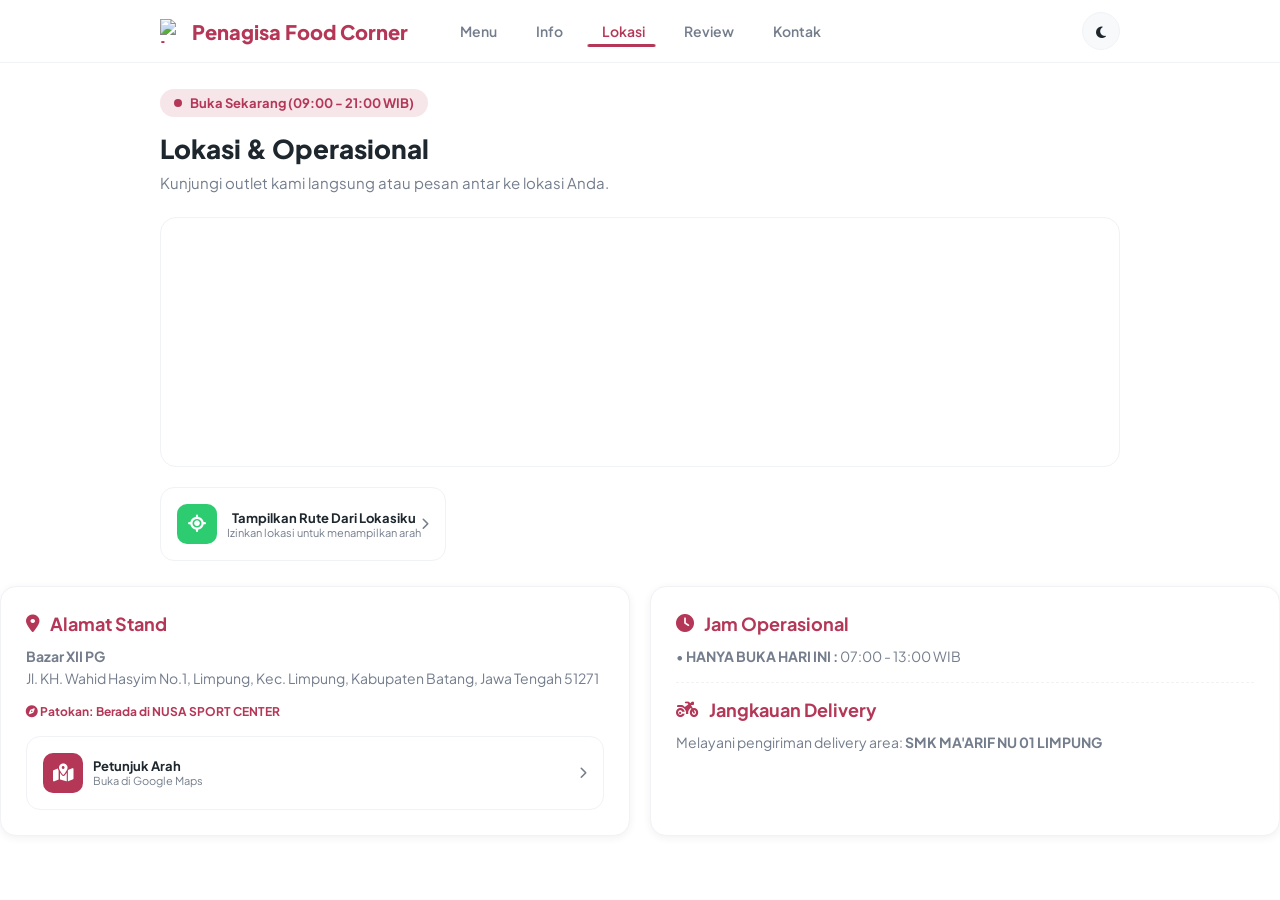
==== commit e461cf27: "Add files via upload" ====
--- a/alamat.html
+++ b/alamat.html
@@ -17,12 +17,13 @@
 
     <header>
         <div class="nav-container">
-            <a href="index.html" class="logo"><i class="fa-solid fa-utensils"></i> Penagisa Food Corner</a>
+            <a href="index.html" class="logo"><img class="brand-logo" src="https://files.catbox.moe/qk265j.png" alt="Logo Penagisa Food Corner"> Penagisa Food Corner</a>
             <nav class="nav-menu">
                 <span class="nav-indicator" aria-hidden="true"></span>
                 <a href="index.html" class="nav-link">Menu</a>
                 <a href="info.html" class="nav-link">Info</a>
                 <a href="alamat.html" class="nav-link active">Lokasi</a>
+                <a href="review.html" class="nav-link">Review</a>
                 <a href="kontak.html" class="nav-link">Kontak</a>
             </nav>
             <button class="theme-toggle" onclick="toggleTheme()" aria-label="Aktifkan mode gelap" title="Ganti tema">
@@ -50,6 +51,9 @@
                             <div class="contact-icon" style="background:#2ecc71;"><i class="fa-solid fa-paper-plane"></i></div>
                             <div>
                                 <div style="font-weight:700; font-size:13px;">Rute dari Alamat Saya</div>
+                            <button class="cart-minimize-btn" onclick="expandCartSummary();" aria-label="Tampilkan keranjang" title="Tampilkan keranjang">
+                                <i class="fa-solid fa-cart-shopping"></i>
+                            </button>
                                 <div style="font-size:11px; color:var(--text-muted);">Gunakan alamat yang Anda masukkan</div>
                             </div>
                         </div>
@@ -136,7 +140,7 @@
     <footer class="site-footer">
         <div class="footer-inner">
             <div class="footer-brand">
-                <div class="footer-logo"><i class="fa-solid fa-utensils"></i></div>
+                <div class="footer-logo"><img class="brand-logo" src="https://files.catbox.moe/qk265j.png" alt="Logo Penagisa Food Corner"></div>
                 <div>
                     <h3>Penagisa Food Corner</h3>
                     <p>Menu sehat, nikmat, dan siap dipesan.</p>
--- a/style.css
+++ b/style.css
@@ -23,6 +23,31 @@
     --shadow-md: 0 8px 24px rgba(0,0,0,0.38);
 }
 
+* {
+    scrollbar-color: var(--primary) var(--bg-light);
+    scrollbar-width: thin;
+}
+
+*::-webkit-scrollbar {
+    height: 9px;
+    width: 9px;
+}
+
+*::-webkit-scrollbar-track {
+    background: var(--bg-light);
+    border-radius: 999px;
+}
+
+*::-webkit-scrollbar-thumb {
+    background: var(--primary);
+    border: 2px solid var(--bg-light);
+    border-radius: 999px;
+}
+
+*::-webkit-scrollbar-thumb:hover {
+    background: var(--primary-hover);
+}
+
 html {
     background-color: var(--bg-white);
 }
@@ -84,6 +109,86 @@
 @keyframes pageFadeIn {
     from { opacity: 0; }
     to { opacity: 1; }
+}
+
+@keyframes gateIconIn {
+    from { opacity: 0; transform: translateY(12px) scale(0.8); }
+    to { opacity: 1; transform: translateY(0) scale(1); }
+}
+
+@keyframes gateTextIn {
+    from { opacity: 0; transform: translateY(10px); }
+    to { opacity: 1; transform: translateY(0); }
+}
+
+@keyframes gateFromLeft {
+    from { opacity: 0; filter: blur(4px); transform: translateX(-36px); }
+    to { opacity: 1; filter: blur(0); transform: translateX(0); }
+}
+
+@keyframes gateFromRight {
+    from { opacity: 0; filter: blur(4px); transform: translateX(36px); }
+    to { opacity: 1; filter: blur(0); transform: translateX(0); }
+}
+
+@keyframes gateFromTop {
+    from { opacity: 0; filter: blur(4px); transform: translateY(-30px); }
+    to { opacity: 1; filter: blur(0); transform: translateY(0); }
+}
+
+@keyframes gateFromBottom {
+    from { opacity: 0; filter: blur(4px); transform: translateY(30px); }
+    to { opacity: 1; filter: blur(0); transform: translateY(0); }
+}
+
+@keyframes gateContentIn {
+    from { opacity: 0; transform: translateY(8px); }
+    to { opacity: 1; transform: translateY(0); }
+}
+
+@keyframes gateLogoIn {
+    from {
+        opacity: 0;
+        filter: brightness(0) invert(1) blur(5px);
+        transform: scale(0.55) rotate(-12deg);
+    }
+    to {
+        opacity: 1;
+        filter: brightness(0) invert(1) blur(0);
+        transform: scale(1) rotate(0);
+    }
+}
+
+@keyframes gateLoader {
+    0%, 100% { opacity: 0.35; transform: translateY(0); }
+    50% { opacity: 1; transform: translateY(-5px); }
+}
+
+@keyframes thankYouBackdropIn {
+    from { opacity: 0; }
+    to { opacity: 1; }
+}
+
+@keyframes thankYouDialogIn {
+    from {
+        opacity: 0;
+        transform: translateY(18px) scale(0.92);
+    }
+    to {
+        opacity: 1;
+        transform: translateY(0) scale(1);
+    }
+}
+
+@keyframes reviewItemHighlight {
+    from {
+        background: var(--primary-tint);
+        transform: translateY(-8px);
+    }
+    to {
+        background: transparent;
+        transform: translateY(0);
+    }
 }
 
 * {
@@ -96,11 +201,39 @@
 body {
     background-color: var(--bg-white);
     color: var(--text-dark);
-    padding-bottom: 130px;
+    padding-bottom: 0;
+    padding-top: 64px;
     transition: background-color 0.25s ease, color 0.25s ease;
 }
 
 body.gate-open {
+    overflow: hidden;
+}
+
+body.gate-open > header,
+body.gate-open > .page-container,
+body.gate-open > .floating-cart,
+body.gate-open > .modal-overlay,
+body.gate-open > .product-modal,
+body.gate-open > .site-footer {
+    opacity: 0;
+    visibility: hidden;
+    pointer-events: none;
+}
+
+body.gate-ready > header,
+body.gate-ready > .page-container,
+body.gate-ready > .floating-cart,
+body.gate-ready > .site-footer {
+    animation: gateContentIn 0.5s ease both;
+}
+
+body.gate-ready > header { animation-delay: 0s; }
+body.gate-ready > .page-container { animation-delay: 0.16s; }
+body.gate-ready > .floating-cart { animation-delay: 0.32s; }
+body.gate-ready > .site-footer { animation-delay: 0.48s; }
+
+body.review-popup-open {
     overflow: hidden;
 }
 
@@ -129,14 +262,59 @@
 }
 
 .gate-card {
-    max-width: 520px;
+    max-width: 620px;
     width: 100%;
-    background: rgba(255, 255, 255, 0.96);
-    border-radius: 28px;
-    padding: 30px 24px;
-    box-shadow: 0 20px 50px rgba(60, 18, 20, 0.18);
+    background: transparent;
+    border-radius: 0;
+    padding: 42px 24px;
+    box-shadow: none;
     text-align: center;
 }
+
+.gate-icon {
+    width: 66px;
+    height: 66px;
+    margin: 0 auto 20px;
+    display: grid;
+    place-items: center;
+    border-radius: 0;
+    background: transparent;
+    color: white;
+    font-size: 25px;
+    animation: gateFromTop 0.8s cubic-bezier(.2, .8, .2, 1) both;
+}
+
+.gate-icon .brand-logo {
+    width: 76px;
+    height: 76px;
+    object-fit: contain;
+    filter: brightness(0) invert(1);
+    animation: gateLogoIn 1s cubic-bezier(.2, .8, .2, 1) 0.1s both;
+}
+
+.gate-welcome {
+    color: white;
+    font-size: 14px;
+    margin-bottom: 8px;
+    text-shadow: 0 2px 8px rgba(60, 18, 20, 0.35);
+}
+
+.gate-welcome span,
+.gate-card h1 span {
+    display: inline-block;
+    opacity: 0;
+    animation-duration: 0.8s;
+    animation-timing-function: ease;
+    animation-fill-mode: both;
+}
+
+.gate-welcome span:nth-child(1) { animation: gateFromLeft 0.8s ease 0.15s both; }
+.gate-welcome span:nth-child(2) { animation: gateFromTop 0.8s ease 0.28s both; }
+.gate-welcome span:nth-child(3) { animation: gateFromRight 0.8s ease 0.41s both; }
+
+.gate-card h1 span:nth-child(1) { animation: gateFromBottom 0.8s ease 0.54s both; }
+.gate-card h1 span:nth-child(2) { animation: gateFromLeft 0.8s ease 0.67s both; }
+.gate-card h1 span:nth-child(3) { animation: gateFromRight 0.8s ease 0.8s both; }
 
 :root[data-theme="dark"] .gate-card,
 :root[data-theme="dark"] .product-modal-content,
@@ -160,9 +338,30 @@
 .gate-card h1 {
     font-size: clamp(28px, 4vw, 42px);
     font-weight: 800;
-    color: var(--text-dark);
+    color: white;
     margin-bottom: 14px;
-}
+    text-shadow: 0 3px 10px rgba(60, 18, 20, 0.4);
+}
+
+.gate-loader {
+    display: flex;
+    justify-content: center;
+    gap: 7px;
+    margin-top: 24px;
+    animation: gateFromBottom 0.8s ease 0.5s both;
+}
+
+.gate-loader span {
+    width: 8px;
+    height: 8px;
+    border-radius: 50%;
+    background: white;
+    box-shadow: 0 2px 8px rgba(60, 18, 20, 0.3);
+    animation: gateLoader 0.9s ease-in-out infinite;
+}
+
+.gate-loader span:nth-child(2) { animation-delay: 0.15s; }
+.gate-loader span:nth-child(3) { animation-delay: 0.3s; }
 
 .gate-text {
     color: var(--text-muted);
@@ -213,8 +412,10 @@
 
 /* NAVBAR */
 header {
-    position: sticky;
+    position: fixed;
     top: 0;
+    left: 0;
+    right: 0;
     background: rgba(255, 255, 255, 0.95);
     backdrop-filter: blur(10px);
     border-bottom: 1px solid var(--border);
@@ -243,6 +444,16 @@
     font-weight: 800;
     color: var(--primary);
     text-decoration: none;
+}
+
+.logo .brand-logo {
+    width: 24px;
+    height: 24px;
+    object-fit: contain;
+}
+
+:root[data-theme="dark"] .brand-logo {
+    filter: brightness(0) saturate(100%) invert(28%) sepia(22%) saturate(2091%) hue-rotate(304deg) brightness(91%) contrast(89%);
 }
 
 .nav-menu {
@@ -309,15 +520,26 @@
 }
 
 .cart-icon-btn {
-    position: relative;
+    position: fixed !important;
+    right: 24px !important;
+    bottom: max(24px, env(safe-area-inset-bottom)) !important;
+    top: auto !important;
     background: var(--bg-light);
-    border: none;
+    border: 1px solid var(--border);
     width: 44px;
     height: 44px;
     border-radius: 50%;
     cursor: pointer;
     font-size: 16px;
     color: var(--text-dark);
+    box-shadow: var(--shadow-md);
+    z-index: 150;
+    transition: transform 0.2s ease, background-color 0.25s ease, color 0.25s ease;
+}
+
+.cart-icon-btn:hover {
+    color: var(--primary);
+    transform: translateY(-3px);
 }
 
 .cart-badge {
@@ -479,16 +701,59 @@
     flex-grow: 1;
 }
 
+.card-rating {
+    align-items: center;
+    display: flex;
+    gap: 7px;
+    margin-bottom: 12px;
+}
+
+.card-rating-stars {
+    color: #e4a11b;
+    font-size: 13px;
+    letter-spacing: 1px;
+}
+
+.card-rating strong {
+    color: var(--text-muted);
+    font-size: 12px;
+}
+
 .card-footer {
     display: flex;
     justify-content: space-between;
     align-items: center;
+    gap: 8px;
 }
 
 .card-price {
     font-size: 16px;
     font-weight: 800;
     color: var(--primary);
+}
+
+.menu-actions {
+    align-items: center;
+    display: flex;
+    gap: 6px;
+}
+
+.review-btn {
+    background: var(--primary-tint);
+    border: 1px solid rgba(var(--primary-rgb), 0.2);
+    border-radius: 18px;
+    color: var(--primary);
+    font-size: 12px;
+    font-weight: 700;
+    padding: 7px 10px;
+    text-decoration: none;
+    transition: transform 0.2s ease, background-color 0.2s ease;
+}
+
+.review-btn:hover {
+    background: var(--primary);
+    color: white;
+    transform: translateY(-2px);
 }
 
 .add-btn {
@@ -502,6 +767,21 @@
     font-size: 13px;
     z-index: 2;
     transition: transform 0.2s ease, box-shadow 0.2s ease;
+}
+
+.cart-header-actions {
+    display: flex;
+    align-items: center;
+    gap: 12px;
+}
+
+.clear-cart-btn {
+    border: 0;
+    background: transparent;
+    color: var(--primary);
+    font-size: 12px;
+    font-weight: 700;
+    cursor: pointer;
 }
 
 .add-btn:hover,
@@ -762,6 +1042,339 @@
     gap: 10px;
 }
 
+.review-card {
+    background: var(--bg-white);
+    border: 1px solid var(--border);
+    border-radius: 16px;
+    padding: 22px;
+    margin-bottom: 20px;
+    box-shadow: var(--shadow-sm);
+}
+
+.review-page > .review-eyebrow {
+    display: block;
+    margin-bottom: 8px;
+}
+
+.review-summary {
+    align-items: center;
+    background: var(--primary-tint);
+    border: 1px solid rgba(var(--primary-rgb), 0.16);
+    border-radius: 16px;
+    display: flex;
+    justify-content: space-between;
+    gap: 24px;
+    margin: 24px 0;
+    padding: 20px 24px;
+}
+
+:root[data-theme="dark"] .review-summary {
+    background: #302024;
+    border-color: #5a3038;
+}
+
+.review-summary-score {
+    align-items: baseline;
+    display: flex;
+    flex-wrap: wrap;
+    gap: 10px;
+}
+
+.review-summary-score strong {
+    font-size: 34px;
+    line-height: 1;
+}
+
+.review-summary-stars {
+    color: #e4a11b;
+    font-size: 18px;
+    letter-spacing: 2px;
+}
+
+.review-summary-score span {
+    color: var(--text-muted);
+    font-size: 12px;
+    width: 100%;
+}
+
+.review-summary-note {
+    align-items: center;
+    color: var(--primary);
+    display: flex;
+    gap: 10px;
+    max-width: 270px;
+}
+
+.review-summary-note i {
+    font-size: 22px;
+}
+
+.review-summary-note p {
+    color: var(--text-muted);
+    font-size: 12px;
+    line-height: 1.5;
+}
+
+.review-page-grid {
+    display: grid;
+    grid-template-columns: minmax(0, 1.1fr) minmax(280px, 0.9fr);
+    gap: 20px;
+}
+
+.review-page-grid .review-card {
+    margin-bottom: 0;
+}
+
+.review-heading {
+    display: flex;
+    align-items: flex-start;
+    justify-content: space-between;
+    gap: 12px;
+}
+
+.review-eyebrow {
+    color: var(--primary);
+    font-size: 11px;
+    font-weight: 800;
+    letter-spacing: 0.08em;
+    text-transform: uppercase;
+}
+
+.review-heading h2 {
+    font-size: 20px;
+    margin-top: 4px;
+}
+
+.review-heading-icon {
+    color: #e4a11b;
+    font-size: 24px;
+}
+
+.review-intro {
+    color: var(--text-muted);
+    font-size: 13px;
+    line-height: 1.6;
+    margin: 8px 0 17px;
+}
+
+.review-form {
+    display: grid;
+    gap: 12px;
+}
+
+.review-form .form-group {
+    margin: 0;
+}
+
+.review-form select,
+.review-form input,
+.review-form textarea {
+    width: 100%;
+    border: 1px solid var(--border);
+    background: var(--bg-light);
+    color: var(--text-dark);
+    border-radius: 10px;
+    padding: 10px 12px;
+    font-size: 13px;
+    outline: none;
+}
+
+.review-form select:focus,
+.review-form input:focus,
+.review-form textarea:focus {
+    border-color: var(--primary);
+}
+
+.rating-fieldset {
+    border: 0;
+}
+
+.rating-fieldset legend {
+    color: var(--text-muted);
+    font-size: 11px;
+    font-weight: 700;
+    margin-bottom: 7px;
+}
+
+.star-rating {
+    display: flex;
+    gap: 5px;
+}
+
+.star-btn {
+    border: 0;
+    background: transparent;
+    color: #d5d8dc;
+    cursor: pointer;
+    font-size: 20px;
+    padding: 0;
+    transition: color 0.15s ease, transform 0.15s ease;
+}
+
+.star-btn:hover,
+.star-btn.is-selected {
+    color: #e4a11b;
+    transform: translateY(-1px);
+}
+
+.review-submit {
+    border: 0;
+    border-radius: 10px;
+    background: var(--primary);
+    color: white;
+    cursor: pointer;
+    font-size: 13px;
+    font-weight: 800;
+    padding: 11px 14px;
+}
+
+.review-list {
+    display: grid;
+    gap: 10px;
+    margin-top: 19px;
+}
+
+.review-thank-you {
+    display: none;
+    inset: 0;
+    position: fixed;
+    z-index: 3000;
+}
+
+.review-thank-you.is-visible {
+    display: grid;
+    place-items: center;
+}
+
+.review-thank-you-backdrop {
+    animation: thankYouBackdropIn 0.25s ease both;
+    background: rgba(20, 16, 18, 0.62);
+    inset: 0;
+    position: absolute;
+}
+
+.review-thank-you-dialog {
+    animation: thankYouDialogIn 0.35s cubic-bezier(.2, .8, .2, 1) both;
+    background: var(--bg-white);
+    border: 1px solid var(--border);
+    border-radius: 20px;
+    box-shadow: 0 22px 60px rgba(0, 0, 0, 0.22);
+    max-width: 420px;
+    padding: 32px 28px 26px;
+    position: relative;
+    text-align: center;
+    width: calc(100% - 36px);
+}
+
+.review-thank-you-close {
+    background: transparent;
+    border: 0;
+    color: var(--text-muted);
+    cursor: pointer;
+    font-size: 17px;
+    position: absolute;
+    right: 16px;
+    top: 14px;
+}
+
+.thank-you-icon {
+    align-items: center;
+    animation: cardReveal 0.45s 0.1s both;
+    background: var(--primary-tint);
+    border-radius: 50%;
+    color: var(--primary);
+    display: flex;
+    font-size: 24px;
+    height: 58px;
+    justify-content: center;
+    margin: 0 auto 17px;
+    width: 58px;
+}
+
+.review-thank-you-dialog h2 {
+    font-size: 21px;
+    line-height: 1.3;
+    margin: 7px auto 9px;
+    max-width: 310px;
+}
+
+.review-thank-you-dialog p {
+    color: var(--text-muted);
+    font-size: 13px;
+    line-height: 1.6;
+    margin: 0 auto 20px;
+    max-width: 330px;
+}
+
+.review-thank-you-button {
+    background: var(--primary);
+    border: 0;
+    border-radius: 999px;
+    color: white;
+    cursor: pointer;
+    font-size: 13px;
+    font-weight: 800;
+    padding: 11px 18px;
+}
+
+.review-item.is-new {
+    animation: reviewItemHighlight 0.85s ease both;
+}
+
+.review-item {
+    border-top: 1px solid var(--border);
+    padding-top: 12px;
+}
+
+.review-item-header {
+    align-items: center;
+    display: flex;
+    justify-content: space-between;
+    gap: 10px;
+}
+
+.review-item-name {
+    font-size: 13px;
+    font-weight: 800;
+}
+
+.review-item-food {
+    color: var(--text-muted);
+    font-size: 11px;
+    margin-top: 2px;
+}
+
+.review-item-stars {
+    color: #e4a11b;
+    font-size: 11px;
+    white-space: nowrap;
+}
+
+.review-item-message {
+    color: var(--text-muted);
+    font-size: 12px;
+    line-height: 1.5;
+    margin-top: 7px;
+}
+
+.review-page-grid .review-list {
+    gap: 16px;
+    margin-top: 22px;
+    max-height: 480px;
+    overflow-y: auto;
+    padding-right: 10px;
+}
+
+.review-page-grid .review-item {
+    padding-top: 16px;
+}
+
+.review-empty {
+    color: var(--text-muted);
+    font-size: 12px;
+    text-align: center;
+}
+
 .share-website-card {
     margin-top: 16px;
     padding: 18px;
@@ -867,19 +1480,102 @@
     backdrop-filter: blur(10px);
     z-index: 90;
     will-change: transform, opacity;
-    transition: transform 0.3s ease, opacity 0.3s ease;
-    transform: translateX(-50%);
+    transition: translate 0.35s ease, opacity 0.3s ease, width 0.35s ease, height 0.35s ease, padding 0.35s ease, border-radius 0.35s ease, left 0.35s ease, right 0.35s ease, top 0.35s ease, bottom 0.35s ease;
+    translate: -50% 0;
+    transform: none;
 }
 
 .floating-cart > div {
     flex: 1;
     white-space: nowrap;
+    transition: opacity 0.2s ease, transform 0.25s ease;
+}
+
+.cart-summary-label {
+    display: block;
+    margin-bottom: 4px;
+    font-size: 12px;
+    font-weight: 800;
+    color: rgba(255, 255, 255, 0.82);
+}
+
+.cart-summary-label i {
+    margin-right: 5px;
+    color: var(--primary);
 }
 
 .floating-cart.hidden {
-    transform: translate(-50%, 80px);
+    translate: -50% 80px;
     opacity: 0;
     pointer-events: none;
+}
+
+.floating-cart.minimized {
+    left: auto;
+    right: max(64px, calc((100vw - 1000px) / 2 + 54px));
+    top: 12px;
+    bottom: auto;
+    width: 38px;
+    height: 38px;
+    padding: 0;
+    border-radius: 50%;
+    background: rgba(30, 39, 46, 0.48);
+    border: 1px solid rgba(255, 255, 255, 0.18);
+    box-shadow: 0 10px 26px rgba(0, 0, 0, 0.22);
+    backdrop-filter: blur(10px);
+    z-index: 110;
+    justify-content: center;
+    translate: 0 0;
+}
+
+.floating-cart.minimized > div,
+.floating-cart.minimized .view-cart-btn {
+    opacity: 0;
+    transform: scale(0.82);
+    pointer-events: none;
+}
+
+.cart-minimize-btn {
+    display: block;
+    position: absolute;
+    inset: 0;
+    width: 100%;
+    height: 100%;
+    border: 0;
+    border-radius: 50%;
+    background: rgba(var(--primary-rgb), 0.62);
+    box-shadow: inset 0 1px 0 rgba(255, 255, 255, 0.18);
+    color: white;
+    font-size: 16px;
+    cursor: pointer;
+    opacity: 0;
+    pointer-events: none;
+    transform: scale(0.65);
+    transition: opacity 0.25s ease, background-color 0.2s ease, transform 0.3s ease;
+}
+
+.floating-cart.minimized .cart-minimize-btn {
+    opacity: 1;
+    pointer-events: auto;
+    transform: scale(1);
+}
+
+.floating-cart.cart-motion {
+    transition: none !important;
+}
+
+.cart-minimize-btn:hover {
+    background: rgba(var(--primary-rgb), 0.82);
+    transform: scale(1.06);
+}
+
+@keyframes cartIconPop {
+    from { opacity: 0; transform: scale(0.65); }
+    to { opacity: 1; transform: scale(1); }
+}
+
+.floating-cart.minimized .cart-minimize-btn {
+    display: block;
 }
 
 .view-cart-btn {
@@ -891,6 +1587,58 @@
     font-weight: 700;
     cursor: pointer;
     white-space: nowrap;
+    transition: opacity 0.2s ease, transform 0.25s ease, background-color 0.2s ease;
+}
+
+.cart-add-notification {
+    position: fixed;
+    left: 50%;
+    bottom: 92px;
+    z-index: 1500;
+    display: flex;
+    align-items: center;
+    gap: 10px;
+    width: min( calc(100% - 32px), 360px);
+    padding: 13px 16px;
+    border: 1px solid rgba(255, 255, 255, 0.12);
+    border-radius: 14px;
+    background: #1e272e;
+    color: white;
+    box-shadow: 0 12px 28px rgba(0, 0, 0, 0.2);
+    font-size: 13px;
+    font-weight: 700;
+    transform: translate(-50%, 12px);
+    opacity: 0;
+    pointer-events: none;
+    animation: cartNotificationIn 0.28s ease forwards;
+}
+
+.cart-add-notification i {
+    color: #5ee18b;
+    font-size: 18px;
+}
+
+.cart-add-notification.hide {
+    animation: cartNotificationOut 0.38s cubic-bezier(.55, .08, .68, .53) forwards;
+}
+
+@keyframes cartNotificationIn {
+    to { transform: translate(-50%, 0); opacity: 1; }
+}
+
+@keyframes cartNotificationOut {
+    0% {
+        transform: translate(-50%, 0) scale(1);
+        opacity: 1;
+    }
+    45% {
+        transform: translate(-50%, -3px) scale(0.98);
+        opacity: 0.72;
+    }
+    100% {
+        transform: translate(-50%, 22px) scale(0.92);
+        opacity: 0;
+    }
 }
 
 @media (max-width: 480px) {
@@ -925,8 +1673,28 @@
     .floating-cart {
         left: 50%;
         right: auto;
-        bottom: max(12px, env(safe-area-inset-bottom));
+        bottom: max(84px, calc(env(safe-area-inset-bottom) + 72px));
         width: calc(100% - 24px);
+    }
+
+    .floating-cart.minimized {
+        left: auto;
+        right: 66px;
+        top: 12px;
+        bottom: auto;
+        width: 36px;
+        height: 36px;
+    }
+
+    .cart-icon-btn {
+        right: 12px !important;
+        bottom: max(12px, env(safe-area-inset-bottom)) !important;
+        top: auto !important;
+    }
+
+    .cart-add-notification {
+        bottom: 84px;
+        font-size: 12px;
     }
 }
 
@@ -1104,6 +1872,15 @@
 
 
 @media (max-width: 599px) {
+    html,
+    body {
+        overflow-x: hidden;
+    }
+
+    body {
+        padding-top: 104px;
+    }
+
     .nav-container {
         flex-wrap: wrap;
         padding: 10px 12px;
@@ -1113,6 +1890,10 @@
     .logo {
         order: 1;
         font-size: 17px;
+        max-width: calc(100% - 48px);
+        white-space: nowrap;
+        overflow: hidden;
+        text-overflow: ellipsis;
     }
 
     .theme-toggle {
@@ -1126,17 +1907,21 @@
         order: 3;
         position: relative;
         left: auto;
-        transform: none;
         width: 100%;
+        padding-top: 8px;
+        border-top: 1px solid var(--border);
         justify-content: center;
         gap: 2px;
-        padding-top: 8px;
-        border-top: 1px solid var(--border);
+        overflow: visible;
+        transform: none;
     }
 
     .nav-link {
-        padding: 6px 8px;
+        flex: 1 1 0;
+        padding: 8px 6px;
         font-size: 12px;
+        text-align: center;
+        white-space: nowrap;
     }
 
     .page-container {
@@ -1211,6 +1996,17 @@
         gap: 14px;
     }
 
+    .review-page-grid {
+        grid-template-columns: 1fr;
+    }
+
+    .review-summary {
+        align-items: flex-start;
+        flex-direction: column;
+        gap: 14px;
+        padding: 18px;
+    }
+
     .info-card {
         padding: 18px 16px;
         border-radius: 14px;
@@ -1244,6 +2040,27 @@
 
     .contact-card-btn > div:first-child > div:last-child div {
         overflow-wrap: anywhere;
+    }
+
+    .share-website-card {
+        padding: 15px;
+    }
+
+    .website-qr {
+        width: 148px;
+        height: 148px;
+        padding: 8px;
+    }
+
+    .website-qr img,
+    .website-qr canvas {
+        width: 132px !important;
+        height: 132px !important;
+    }
+
+    .map-container,
+    .map-container iframe {
+        max-width: 100%;
     }
 
     .map-container {
@@ -1270,33 +2087,41 @@
     }
 
     .product-modal {
-        padding: 12px;
+        padding: 10px;
     }
 
     .product-modal-content {
+        width: calc(100% - 8px);
         max-height: calc(100vh - 24px);
         overflow-y: auto;
         border-radius: 18px;
     }
 
     .product-gallery {
-        height: 230px;
+        height: 180px;
     }
 
     .product-details {
-        padding: 64px 16px 18px;
+        padding: 54px 14px 14px;
     }
 
     .product-name {
-        font-size: 22px;
+        font-size: 19px;
     }
 
     .product-desc {
+        margin: 8px 0 12px;
+        font-size: 12px;
         line-height: 1.6;
     }
 
     .product-details > div:first-child {
         align-items: flex-start !important;
+        flex-wrap: wrap;
+    }
+
+    .product-price {
+        margin-left: auto;
     }
 
     .modal-content {
@@ -1313,11 +2138,14 @@
     .floating-cart > div {
         min-width: 0;
         font-size: 13px;
+        overflow: hidden;
+        text-overflow: ellipsis;
     }
 
     .view-cart-btn {
         padding: 9px 11px;
-        font-size: 12px;
+        font-size: 11px;
+        flex-shrink: 0;
     }
 
     .site-footer {
@@ -1430,6 +2258,18 @@
     border-radius: 16px;
     text-align: center;
     box-shadow: var(--shadow-sm);
+}
+
+.stat-link {
+    color: inherit;
+    text-decoration: none;
+    transition: transform 0.2s ease, box-shadow 0.2s ease;
+}
+
+.stat-link:hover,
+.stat-link:focus-visible {
+    transform: translateY(-3px);
+    box-shadow: var(--shadow-md);
 }
 
 .stat-box i {
@@ -1565,6 +2405,12 @@
     align-items: center;
     justify-content: center;
     font-size: 18px;
+}
+
+.footer-logo .brand-logo {
+    width: 30px;
+    height: 30px;
+    object-fit: contain;
 }
 
 .footer-brand h3 {
@@ -1629,4 +2475,156 @@
 :root[data-theme="dark"] .footer-bottom {
     background: rgba(0, 0, 0, 0.24);
 }
+
+@media (max-width: 599px) {
+    header {
+        z-index: 300;
+    }
+
+    .nav-container {
+        align-items: center;
+        padding: 9px 12px 8px;
+    }
+
+    .logo {
+        min-width: 0;
+        max-width: calc(100% - 48px);
+    }
+
+    .logo .brand-logo {
+        width: 22px;
+        height: 22px;
+        flex: 0 0 22px;
+    }
+
+    .nav-menu {
+        justify-content: flex-start;
+        overflow-x: auto;
+        scrollbar-width: none;
+        -webkit-overflow-scrolling: touch;
+    }
+
+    .nav-menu::-webkit-scrollbar {
+        display: none;
+    }
+
+    .nav-link {
+        flex: 0 0 auto;
+        min-width: 58px;
+        min-height: 36px;
+        display: inline-flex;
+        align-items: center;
+        justify-content: center;
+    }
+
+    .page-container {
+        margin-top: 14px;
+    }
+
+    .page-title {
+        line-height: 1.2;
+    }
+
+    .categories {
+        gap: 6px;
+        margin-right: -14px;
+        padding-right: 14px;
+    }
+
+    .cat-btn {
+        min-height: 38px;
+        padding: 8px 15px;
+    }
+
+    .menu-card {
+        min-width: 0;
+    }
+
+    .card-footer {
+        display: block;
+    }
+
+    .card-price {
+        display: block;
+        margin-bottom: 8px;
+    }
+
+    .menu-actions {
+        width: 100%;
+        gap: 5px;
+    }
+
+    .review-btn,
+    .add-btn {
+        flex: 1 1 0;
+        min-height: 34px;
+        padding: 7px 5px;
+        text-align: center;
+    }
+
+    .floating-cart {
+        bottom: max(88px, calc(env(safe-area-inset-bottom) + 76px));
+        width: calc(100% - 20px);
+        border-radius: 16px;
+    }
+
+    .floating-cart.minimized {
+        top: calc(108px + env(safe-area-inset-top));
+        right: 12px;
+        left: auto;
+        bottom: auto;
+        width: 42px;
+        height: 42px;
+        z-index: 350;
+        visibility: visible;
+    }
+
+    .floating-cart > div {
+        min-width: 0;
+    }
+
+    .view-cart-btn {
+        min-height: 38px;
+    }
+
+    .product-modal {
+        align-items: flex-end;
+        padding: 0;
+    }
+
+    .product-modal-content {
+        width: 100%;
+        max-height: 92vh;
+        border-radius: 20px 20px 0 0;
+    }
+
+    .product-gallery {
+        height: 190px;
+    }
+
+    .product-details {
+        padding: 46px 16px max(16px, env(safe-area-inset-bottom));
+    }
+
+    .modal-content {
+        padding-bottom: max(16px, env(safe-area-inset-bottom));
+    }
+
+    .footer-brand {
+        min-width: 0;
+    }
+
+    .footer-contact {
+        gap: 8px;
+    }
+
+    .footer-contact a {
+        min-height: 38px;
+    }
+
+    .footer-bottom {
+        font-size: 11px;
+        line-height: 1.5;
+    }
+}
  
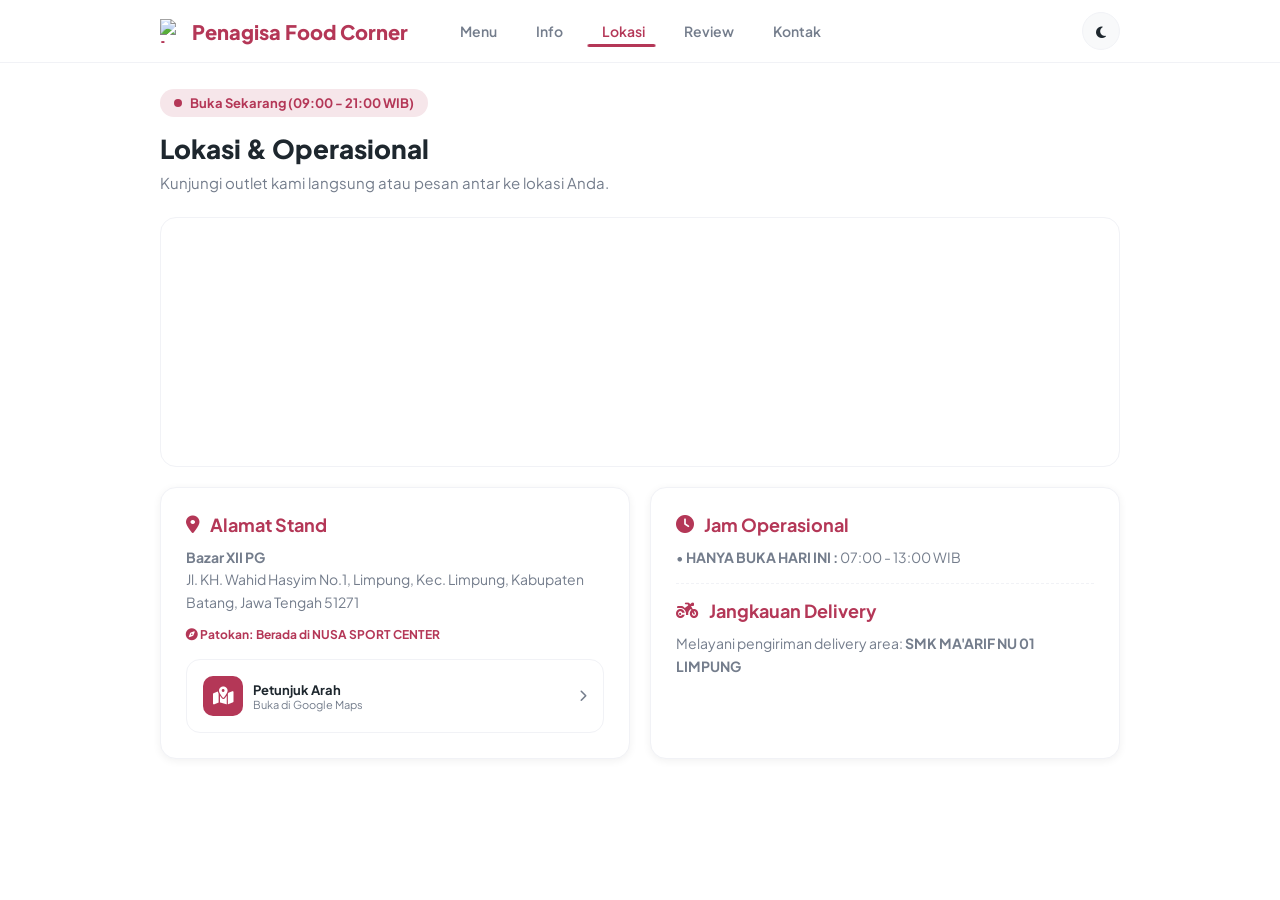
==== commit b1be6d58: "tambahan buat keranjang bgst itu" ====
--- a/alamat.html
+++ b/alamat.html
@@ -51,9 +51,6 @@
                             <div class="contact-icon" style="background:#2ecc71;"><i class="fa-solid fa-paper-plane"></i></div>
                             <div>
                                 <div style="font-weight:700; font-size:13px;">Rute dari Alamat Saya</div>
-                            <button class="cart-minimize-btn" onclick="expandCartSummary();" aria-label="Tampilkan keranjang" title="Tampilkan keranjang">
-                                <i class="fa-solid fa-cart-shopping"></i>
-                            </button>
                                 <div style="font-size:11px; color:var(--text-muted);">Gunakan alamat yang Anda masukkan</div>
                             </div>
                         </div>
--- a/style.css
+++ b/style.css
@@ -223,15 +223,13 @@
 
 body.gate-ready > header,
 body.gate-ready > .page-container,
-body.gate-ready > .floating-cart,
 body.gate-ready > .site-footer {
     animation: gateContentIn 0.5s ease both;
 }
 
 body.gate-ready > header { animation-delay: 0s; }
 body.gate-ready > .page-container { animation-delay: 0.16s; }
-body.gate-ready > .floating-cart { animation-delay: 0.32s; }
-body.gate-ready > .site-footer { animation-delay: 0.48s; }
+body.gate-ready > .site-footer { animation-delay: 0.32s; }
 
 body.review-popup-open {
     overflow: hidden;
@@ -1479,8 +1477,8 @@
     box-shadow: 0 10px 25px rgba(0,0,0,0.2);
     backdrop-filter: blur(10px);
     z-index: 90;
-    will-change: transform, opacity;
-    transition: translate 0.35s ease, opacity 0.3s ease, width 0.35s ease, height 0.35s ease, padding 0.35s ease, border-radius 0.35s ease, left 0.35s ease, right 0.35s ease, top 0.35s ease, bottom 0.35s ease;
+    will-change: translate, opacity;
+    transition: translate 0.3s ease, bottom 0.38s cubic-bezier(.2, .8, .2, 1), opacity 0.25s ease;
     translate: -50% 0;
     transform: none;
 }
@@ -1508,6 +1506,31 @@
     translate: -50% 80px;
     opacity: 0;
     pointer-events: none;
+}
+
+.floating-cart.is-dimmed {
+    opacity: 0.5;
+}
+
+.floating-cart.is-footer-safe {
+    bottom: var(--cart-safe-bottom);
+}
+
+.floating-cart.is-minimizing {
+    opacity: 0;
+    pointer-events: none;
+    transform: scale(0.84);
+}
+
+.floating-cart.is-appearing {
+    opacity: 0;
+    pointer-events: none;
+    transform: scale(0.84);
+    transition: none !important;
+}
+
+.floating-cart:not(.is-minimizing):not(.is-appearing) {
+    transform: scale(1);
 }
 
 .floating-cart.minimized {
@@ -1526,6 +1549,11 @@
     z-index: 110;
     justify-content: center;
     translate: 0 0;
+}
+
+.floating-cart.minimized.is-minimizing,
+.floating-cart.minimized.is-appearing {
+    transform: scale(0.84);
 }
 
 .floating-cart.minimized > div,
@@ -1560,10 +1588,6 @@
     transform: scale(1);
 }
 
-.floating-cart.cart-motion {
-    transition: none !important;
-}
-
 .cart-minimize-btn:hover {
     background: rgba(var(--primary-rgb), 0.82);
     transform: scale(1.06);
@@ -2569,8 +2593,8 @@
     }
 
     .floating-cart.minimized {
-        top: calc(108px + env(safe-area-inset-top));
-        right: 12px;
+        top: calc(9px + env(safe-area-inset-top));
+        right: 56px;
         left: auto;
         bottom: auto;
         width: 42px;
@@ -2627,4 +2651,264 @@
         line-height: 1.5;
     }
 }
+
+/* Mobile stability: keep fixed UI inside the visual viewport and prevent form zoom. */
+@media (max-width: 599px) {
+    html {
+        -webkit-text-size-adjust: 100%;
+        text-size-adjust: 100%;
+    }
+
+    body {
+        min-width: 320px;
+        padding-bottom: calc(116px + env(safe-area-inset-bottom));
+    }
+
+    .nav-container {
+        max-width: 100%;
+    }
+
+    .page-container {
+        width: 100%;
+    }
+
+    .modal-overlay,
+    .product-modal {
+        height: 100dvh;
+        min-height: 100svh;
+    }
+
+    .modal-content {
+        max-height: min(90dvh, 720px);
+        overscroll-behavior: contain;
+        padding-bottom: max(16px, env(safe-area-inset-bottom));
+    }
+
+    .product-modal-content {
+        max-height: min(92dvh, 760px);
+        overscroll-behavior: contain;
+    }
+
+    .product-details {
+        min-width: 0;
+    }
+
+    .product-details > div:first-child {
+        gap: 8px;
+    }
+
+    .product-name,
+    .product-price {
+        overflow-wrap: anywhere;
+    }
+
+    .form-group input,
+    .form-group select,
+    .form-group textarea {
+        font-size: 16px;
+    }
+
+    .floating-cart {
+        bottom: calc(88px + env(safe-area-inset-bottom));
+    }
+
+    .floating-cart.is-footer-safe {
+        bottom: var(--cart-safe-bottom);
+    }
+
+    .cart-add-notification {
+        bottom: calc(148px + env(safe-area-inset-bottom));
+    }
+}
+
+@media (max-width: 360px) {
+    .menu-grid {
+        grid-template-columns: 1fr;
+    }
+
+    .card-img-wrapper {
+        height: 150px;
+    }
+
+    .floating-cart {
+        align-items: stretch;
+        flex-direction: column;
+    }
+
+    .floating-cart > div {
+        width: 100%;
+    }
+
+    .view-cart-btn {
+        width: 100%;
+    }
+}
+
+/* Final mobile layout tuning */
+@media (max-width: 599px) {
+    body {
+        padding-top: 104px;
+        padding-bottom: calc(124px + env(safe-area-inset-bottom));
+    }
+
+    header {
+        max-width: 100vw;
+    }
+
+    .nav-container {
+        width: 100%;
+        padding-inline: 12px;
+    }
+
+    .logo {
+        flex: 1 1 auto;
+        max-width: calc(100% - 48px);
+    }
+
+    .nav-menu {
+        width: 100%;
+        padding-bottom: 2px;
+    }
+
+    .nav-link,
+    .theme-toggle,
+    .cat-btn,
+    .add-btn,
+    .review-btn,
+    .view-cart-btn,
+    .qty-btn,
+    .clear-cart-btn {
+        -webkit-tap-highlight-color: transparent;
+    }
+
+    .page-container {
+        margin-top: 12px;
+        padding-inline: 12px;
+    }
+
+    .page-title {
+        font-size: 23px;
+    }
+
+    .page-subtitle {
+        max-width: 42rem;
+    }
+
+    .categories {
+        margin-inline: -12px;
+        padding-inline: 12px;
+        scroll-snap-type: x proximity;
+    }
+
+    .cat-btn {
+        min-height: 40px;
+        scroll-snap-align: start;
+    }
+
+    .menu-grid {
+        gap: 10px;
+    }
+
+    .menu-card {
+        min-width: 0;
+    }
+
+    .card-title,
+    .card-desc,
+    .card-price {
+        overflow-wrap: anywhere;
+    }
+
+    .floating-cart {
+        width: min(430px, calc(100% - 20px));
+        left: 50%;
+        padding: 10px;
+        gap: 8px;
+        border-radius: 16px;
+    }
+
+    .floating-cart > div {
+        min-width: 0;
+    }
+
+    .cart-summary-label,
+    #cartQtyPill,
+    #cartTotalPrice {
+        font-size: 11px !important;
+    }
+
+    .view-cart-btn {
+        min-height: 40px;
+        padding-inline: 12px;
+    }
+
+    .modal-overlay {
+        align-items: flex-end;
+    }
+
+    .modal-content {
+        width: 100%;
+        max-height: min(90dvh, 720px);
+        border-radius: 18px 18px 0 0;
+        padding: 16px 14px max(16px, env(safe-area-inset-bottom));
+    }
+
+    .modal-header {
+        position: sticky;
+        top: -16px;
+        z-index: 1;
+        padding-top: 2px;
+        background: var(--bg-white);
+    }
+
+    .cart-item {
+        gap: 10px;
+    }
+
+    .cart-item > div:first-child {
+        min-width: 0;
+    }
+
+    .cart-item h4,
+    .cart-item span {
+        overflow-wrap: anywhere;
+    }
+
+    .qty-btn {
+        width: 34px;
+        height: 34px;
+    }
+
+    .product-modal-content {
+        max-height: min(92dvh, 760px);
+    }
+
+    .product-gallery {
+        height: clamp(180px, 48vw, 240px);
+    }
+}
+
+@media (max-width: 360px) {
+    .logo {
+        font-size: 16px;
+    }
+
+    .nav-link {
+        min-width: 56px;
+        padding-inline: 5px;
+        font-size: 11px;
+    }
+
+    .card-body {
+        padding-inline: 9px;
+    }
+
+    .floating-cart {
+        align-items: stretch;
+    }
+
+    .floating-cart > div {
+        text-align: center;
+    }
+}
  
